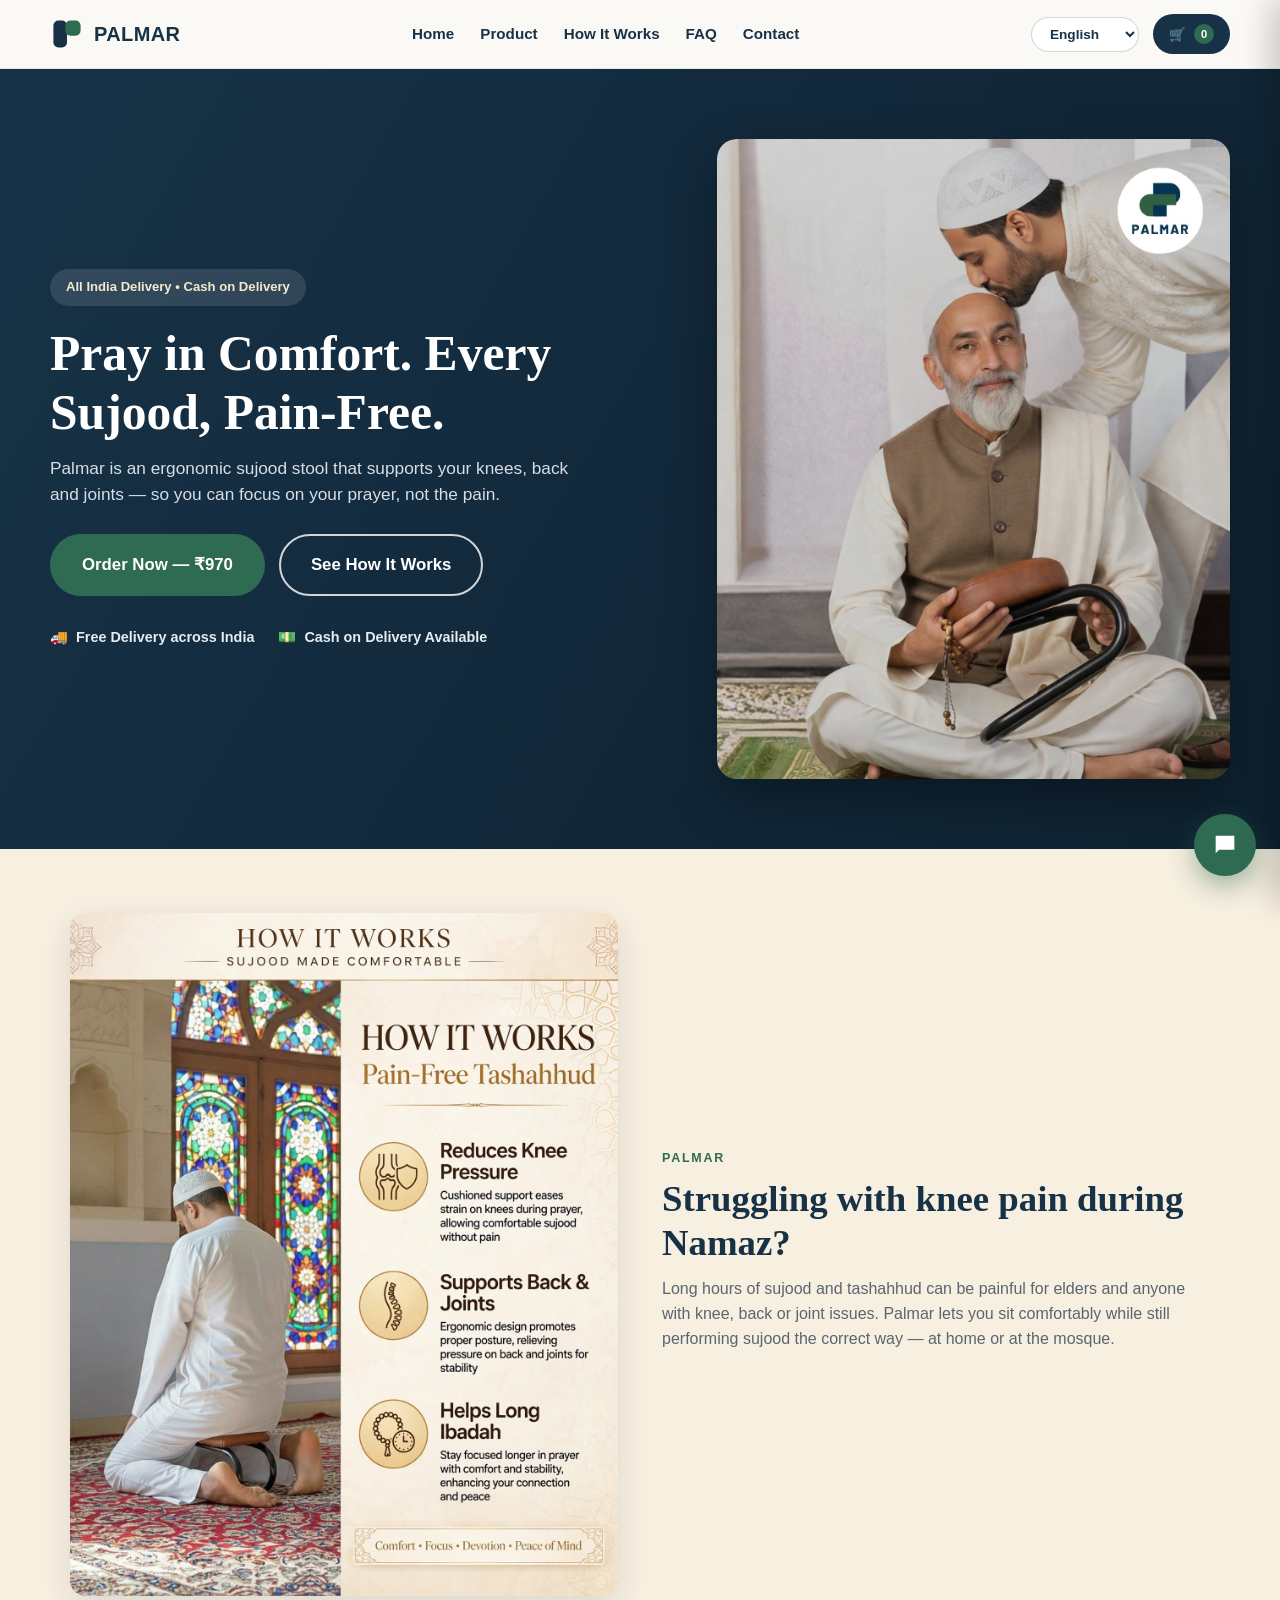
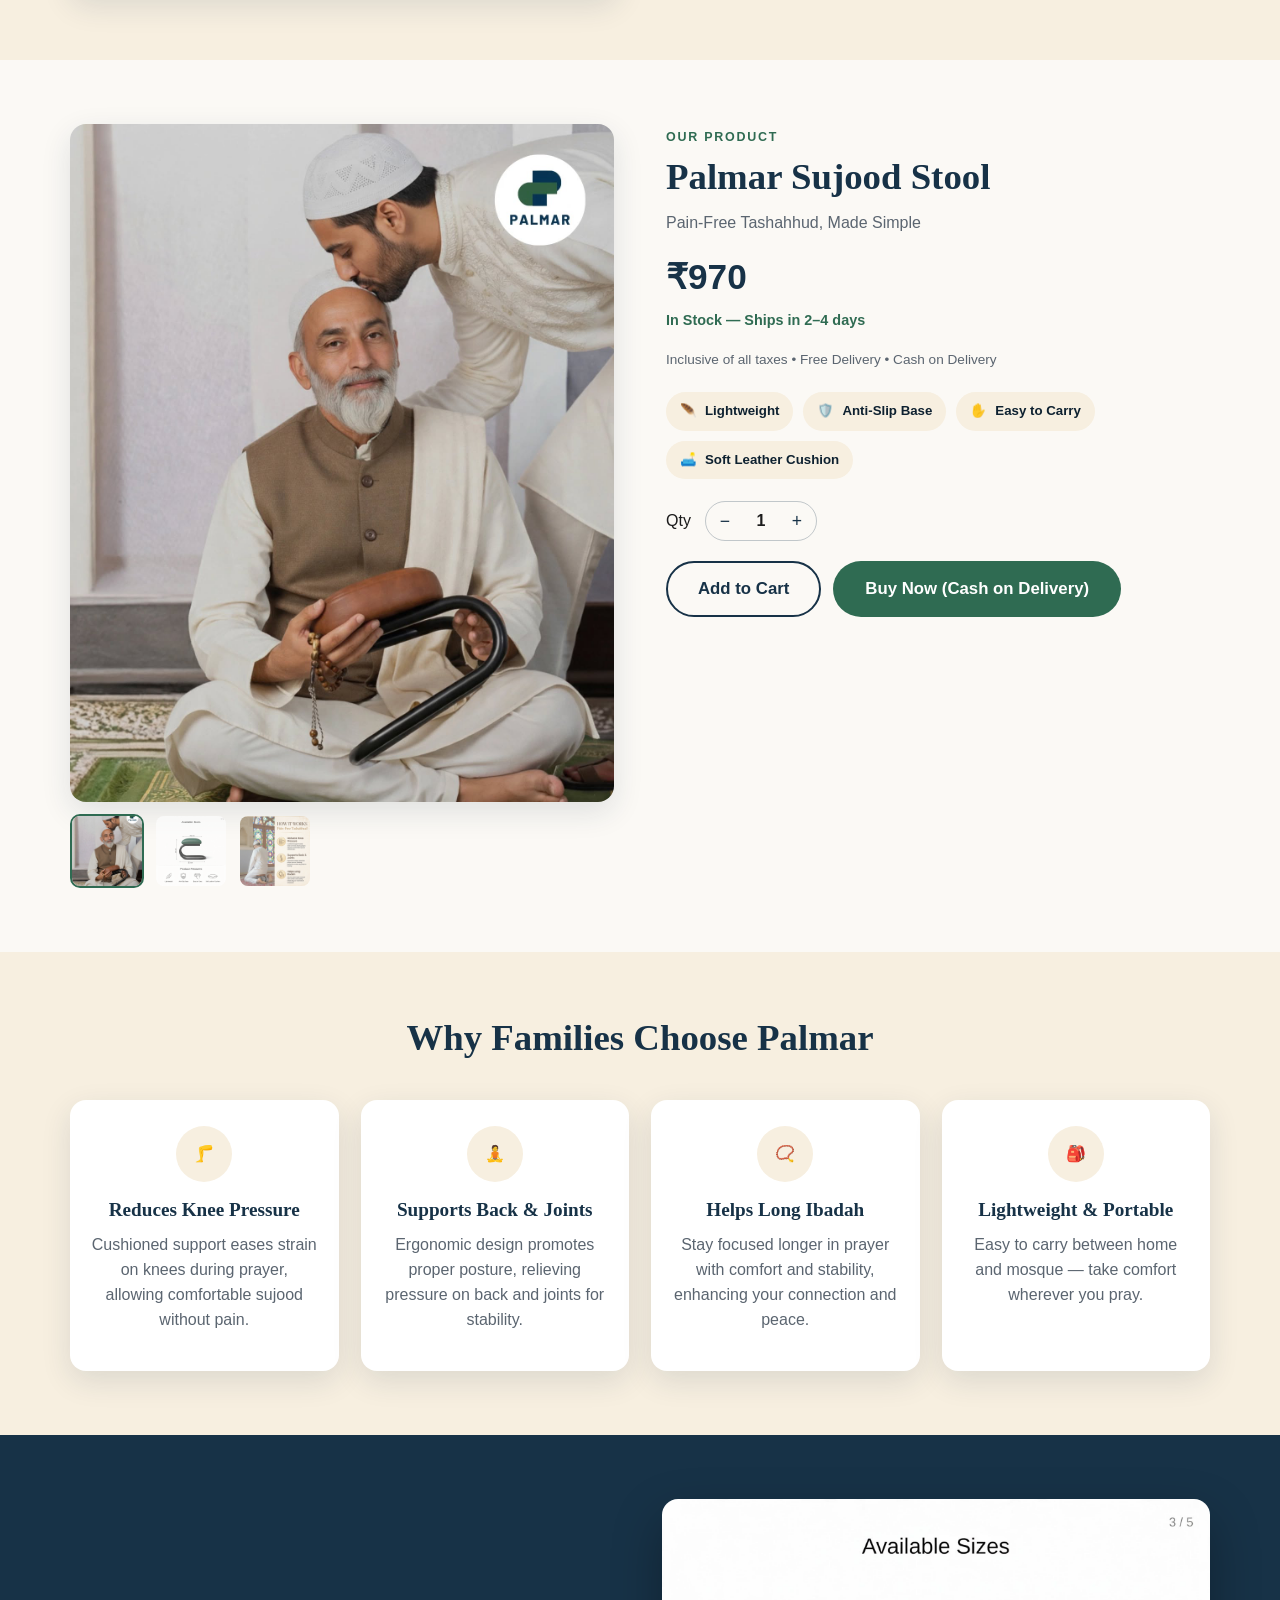
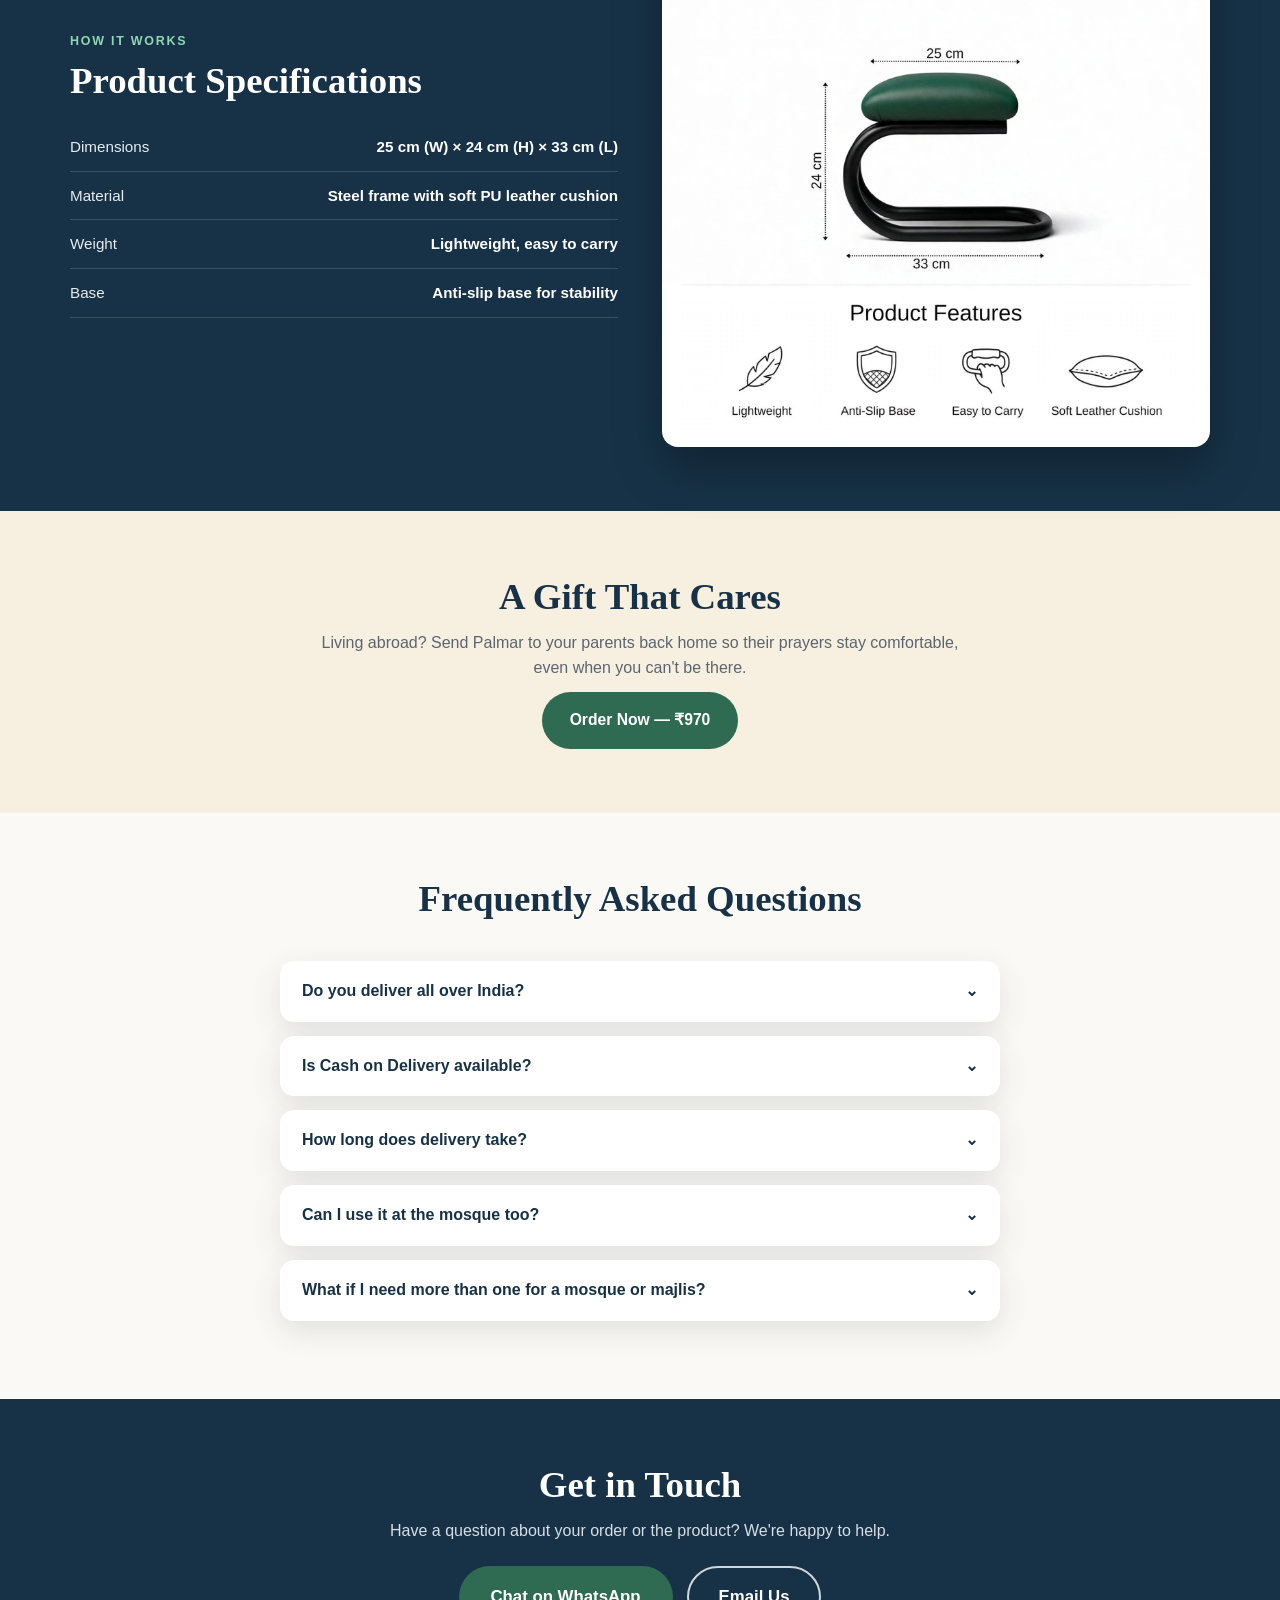
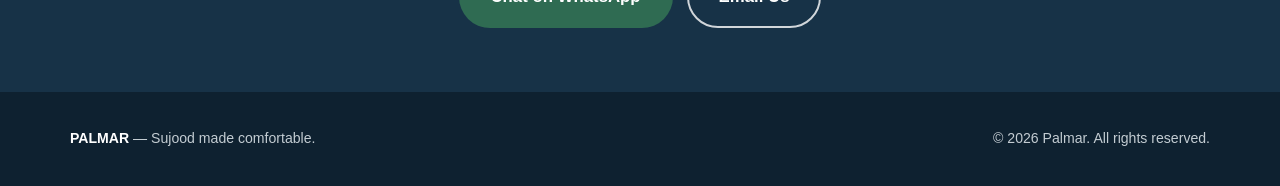
==== index.html @ d9858fce "Add Palmar website: trilingual storefront with cart, COD checkout and chatbot Co-Authored-By: Claude" ====
<!DOCTYPE html>
<html lang="en">
<head>
<meta charset="UTF-8">
<meta name="viewport" content="width=device-width, initial-scale=1.0">
<title>Palmar — Pain-Free Sujood, Anywhere</title>
<meta name="description" content="Palmar Sujood Stool — ergonomic prayer stool for pain-free sujood and tashahhud. Free delivery all over India, Cash on Delivery available.">
<link rel="icon" href="data:image/svg+xml,<svg xmlns=%22http://www.w3.org/2000/svg%22 viewBox=%220 0 32 32%22><rect width=%2232%22 height=%2232%22 rx=%228%22 fill=%22%23173247%22/><rect x=%2214%22 y=%226%22 width=%2212%22 height=%2212%22 rx=%224%22 fill=%22%232f6b52%22/></svg>">
<link rel="stylesheet" href="css/style.css">
</head>
<body>

<header>
  <div class="container nav-wrap">
    <a href="index.html" class="logo">
      <svg class="logo-mark" viewBox="0 0 40 40" fill="none" xmlns="http://www.w3.org/2000/svg">
        <rect x="4" y="4" width="16" height="32" rx="6" fill="#173247"/>
        <rect x="18" y="4" width="18" height="18" rx="6" fill="#2f6b52"/>
      </svg>
      PALMAR
    </a>
    <nav class="main-nav" id="mainNav">
      <a href="#top" data-i18n="nav.home">Home</a>
      <a href="#product" data-i18n="nav.product">Product</a>
      <a href="#how" data-i18n="nav.how">How It Works</a>
      <a href="#faq" data-i18n="nav.faq">FAQ</a>
      <a href="#contact" data-i18n="nav.contact">Contact</a>
    </nav>
    <div class="header-actions">
      <select class="lang-select" id="langSelect" aria-label="Language">
        <option value="en">English</option>
        <option value="ml">മലയാളം</option>
        <option value="hi">हिन्दी</option>
      </select>
      <button class="cart-btn" id="cartBtn" aria-label="Cart">
        🛒 <span class="cart-count">0</span>
      </button>
      <button class="menu-toggle" id="menuToggle" aria-label="Menu">☰</button>
    </div>
  </div>
</header>

<section class="hero" id="top">
  <div class="container hero-grid">
    <div>
      <span class="badge" data-i18n="hero.badge">All India Delivery • Cash on Delivery</span>
      <h1 data-i18n="hero.title">Pray in Comfort. Every Sujood, Pain-Free.</h1>
      <p class="subtitle" data-i18n="hero.subtitle">Palmar is an ergonomic sujood stool that supports your knees, back and joints — so you can focus on your prayer, not the pain.</p>
      <div class="hero-ctas">
        <a href="#product" class="btn btn-primary btn-lg" data-i18n="hero.cta_order">Order Now — ₹970</a>
        <a href="#how" class="btn btn-outline-light btn-lg" data-i18n="hero.cta_learn">See How It Works</a>
      </div>
      <div class="hero-facts">
        <div class="hero-fact">🚚 <span data-i18n="hero.free_delivery">Free Delivery across India</span></div>
        <div class="hero-fact">💵 <span data-i18n="hero.cod">Cash on Delivery Available</span></div>
      </div>
    </div>
    <div class="hero-media">
      <video autoplay muted loop playsinline poster="assets/hero-lifestyle.jpg">
        <source src="assets/product-demo.mp4" type="video/mp4">
      </video>
    </div>
  </div>
</section>

<section class="problem">
  <div class="container problem-inner">
    <div>
      <img src="assets/how-it-works.jpg" alt="Man praying comfortably using Palmar sujood stool">
    </div>
    <div>
      <span class="eyebrow">Palmar</span>
      <h2 data-i18n="problem.title">Struggling with knee pain during Namaz?</h2>
      <p data-i18n="problem.text">Long hours of sujood and tashahhud can be painful for elders and anyone with knee, back or joint issues. Palmar lets you sit comfortably while still performing sujood the correct way — at home or at the mosque.</p>
    </div>
  </div>
</section>

<section id="product">
  <div class="container product-grid">
    <div>
      <div class="gallery-main">
        <img id="galleryMain" src="assets/hero-lifestyle.jpg" alt="Palmar Sujood Stool">
      </div>
      <div class="gallery-thumbs">
        <img src="assets/hero-lifestyle.jpg" class="active" alt="thumbnail">
        <img src="assets/sizes-features.jpg" alt="thumbnail">
        <img src="assets/how-it-works.jpg" alt="thumbnail">
      </div>
    </div>
    <div>
      <span class="eyebrow" data-i18n="product.eyebrow">Our Product</span>
      <h2 data-i18n="product.title">Palmar Sujood Stool</h2>
      <p data-i18n="product.tagline">Pain-Free Tashahhud, Made Simple</p>
      <div class="price-row">
        <span class="price">₹970</span>
      </div>
      <p class="stock" data-i18n="product.in_stock">In Stock — Ships in 2–4 days</p>
      <p class="note" data-i18n="product.price_note">Inclusive of all taxes • Free Delivery • Cash on Delivery</p>

      <div class="badge-row">
        <span class="mini-badge">🪶 <span data-i18n="badges.lightweight">Lightweight</span></span>
        <span class="mini-badge">🛡️ <span data-i18n="badges.antislip">Anti-Slip Base</span></span>
        <span class="mini-badge">✋ <span data-i18n="badges.carry">Easy to Carry</span></span>
        <span class="mini-badge">🛋️ <span data-i18n="badges.cushion">Soft Leather Cushion</span></span>
      </div>

      <div class="qty-row">
        <span data-i18n="product.qty">Qty</span>
        <div class="qty-control">
          <button id="qtyMinus">−</button>
          <span id="qtyDisplay">1</span>
          <button id="qtyPlus">+</button>
        </div>
      </div>

      <div class="product-ctas">
        <button id="addToCartBtn" class="btn btn-outline btn-lg" data-i18n="product.add_to_cart">Add to Cart</button>
        <button id="buyNowBtn" class="btn btn-primary btn-lg" data-i18n="product.buy_now">Buy Now (Cash on Delivery)</button>
      </div>
    </div>
  </div>
</section>

<section style="background:var(--beige);">
  <div class="container">
    <div class="section-head">
      <h2 data-i18n="features.title">Why Families Choose Palmar</h2>
    </div>
    <div class="features-grid">
      <div class="feature-card">
        <div class="feature-icon">🦵</div>
        <h3 data-i18n="features.f1_title">Reduces Knee Pressure</h3>
        <p data-i18n="features.f1_text">Cushioned support eases strain on knees during prayer, allowing comfortable sujood without pain.</p>
      </div>
      <div class="feature-card">
        <div class="feature-icon">🧘</div>
        <h3 data-i18n="features.f2_title">Supports Back &amp; Joints</h3>
        <p data-i18n="features.f2_text">Ergonomic design promotes proper posture, relieving pressure on back and joints for stability.</p>
      </div>
      <div class="feature-card">
        <div class="feature-icon">📿</div>
        <h3 data-i18n="features.f3_title">Helps Long Ibadah</h3>
        <p data-i18n="features.f3_text">Stay focused longer in prayer with comfort and stability, enhancing your connection and peace.</p>
      </div>
      <div class="feature-card">
        <div class="feature-icon">🎒</div>
        <h3 data-i18n="features.f4_title">Lightweight &amp; Portable</h3>
        <p data-i18n="features.f4_text">Easy to carry between home and mosque — take comfort wherever you pray.</p>
      </div>
    </div>
  </div>
</section>

<section class="how" id="how">
  <div class="container how-inner">
    <div>
      <span class="eyebrow" style="color:#8fd6b4;">How It Works</span>
      <h2 data-i18n="specs.title">Product Specifications</h2>
      <ul class="spec-list">
        <li><span data-i18n="specs.dimensions">Dimensions</span> <b data-i18n="specs.dimensions_val">25 cm × 24 cm × 33 cm</b></li>
        <li><span data-i18n="specs.material">Material</span> <b data-i18n="specs.material_val">Steel frame with soft PU leather cushion</b></li>
        <li><span data-i18n="specs.weight">Weight</span> <b data-i18n="specs.weight_val">Lightweight, easy to carry</b></li>
        <li><span data-i18n="specs.base">Base</span> <b data-i18n="specs.base_val">Anti-slip base for stability</b></li>
      </ul>
    </div>
    <div>
      <img src="assets/sizes-features.jpg" alt="Palmar sujood stool dimensions and features">
    </div>
  </div>
</section>

<section class="gifting">
  <div class="container">
    <h2 data-i18n="gifting.title">A Gift That Cares</h2>
    <p data-i18n="gifting.text">Living abroad? Send Palmar to your parents back home so their prayers stay comfortable, even when you can't be there.</p>
    <a href="#product" class="btn btn-primary" data-i18n="hero.cta_order">Order Now — ₹970</a>
  </div>
</section>

<section id="faq">
  <div class="container" style="max-width:760px;">
    <div class="section-head">
      <h2 data-i18n="faq.title">Frequently Asked Questions</h2>
    </div>
    <div class="faq-item">
      <div class="faq-q"><span data-i18n="faq.q1">Do you deliver all over India?</span><span class="chevron">⌄</span></div>
      <div class="faq-a"><p data-i18n="faq.a1">Yes, we deliver to every pincode in India with free delivery.</p></div>
    </div>
    <div class="faq-item">
      <div class="faq-q"><span data-i18n="faq.q2">Is Cash on Delivery available?</span><span class="chevron">⌄</span></div>
      <div class="faq-a"><p data-i18n="faq.a2">Yes, you can pay in cash when your Palmar stool is delivered.</p></div>
    </div>
    <div class="faq-item">
      <div class="faq-q"><span data-i18n="faq.q3">How long does delivery take?</span><span class="chevron">⌄</span></div>
      <div class="faq-a"><p data-i18n="faq.a3">Orders are usually delivered within 3–6 business days depending on your location.</p></div>
    </div>
    <div class="faq-item">
      <div class="faq-q"><span data-i18n="faq.q4">Can I use it at the mosque too?</span><span class="chevron">⌄</span></div>
      <div class="faq-a"><p data-i18n="faq.a4">Yes, Palmar is lightweight and easy to carry between home and mosque.</p></div>
    </div>
    <div class="faq-item">
      <div class="faq-q"><span data-i18n="faq.q5">What if I need more than one for a mosque or majlis?</span><span class="chevron">⌄</span></div>
      <div class="faq-a"><p data-i18n="faq.a5">We offer special pricing for bulk orders of 5 or more. Chat with us on WhatsApp for details.</p></div>
    </div>
  </div>
</section>

<section class="contact" id="contact">
  <div class="container">
    <h2 data-i18n="contact.title">Get in Touch</h2>
    <p data-i18n="contact.text">Have a question about your order or the product? We're happy to help.</p>
    <div class="contact-actions">
      <a class="btn btn-primary btn-lg" target="_blank" href="https://wa.me/971561282052" data-i18n="contact.whatsapp">Chat on WhatsApp</a>
      <a class="btn btn-outline-light btn-lg" href="mailto:kappuramshabeeh@gmail.com" data-i18n="contact.email">Email Us</a>
    </div>
  </div>
</section>

<footer>
  <div class="container footer-inner">
    <div>
      <strong style="color:#fff;">PALMAR</strong> — <span data-i18n="footer.tagline">Sujood made comfortable.</span>
    </div>
    <div>&copy; <span id="year"></span> Palmar. <span data-i18n="footer.rights">All rights reserved.</span></div>
  </div>
</footer>

<!-- Cart Drawer -->
<div class="overlay" id="cartOverlay"></div>
<div class="drawer" id="cartDrawer">
  <div class="drawer-head">
    <h3 data-i18n="cart.title">Your Cart</h3>
    <button class="drawer-close" id="cartDrawerClose">&times;</button>
  </div>
  <div class="drawer-body" id="cartDrawerBody"></div>
  <div class="drawer-foot" id="cartDrawerFoot"></div>
</div>

<!-- Chatbot -->
<button class="chat-fab" id="chatFab" aria-label="Chat with us">
  <svg viewBox="0 0 24 24" fill="none" xmlns="http://www.w3.org/2000/svg"><path d="M4 4h16v12H7l-3 3V4z" fill="#fff"/></svg>
</button>
<div class="chat-window" id="chatWindow">
  <div class="chat-head">
    <div class="chat-head-avatar">P</div>
    <div class="chat-head-text">
      <h4 data-i18n="chatbot.title">Palmar Assistant</h4>
      <span data-i18n="chatbot.subtitle">Usually replies instantly</span>
    </div>
    <button class="chat-close" id="chatClose">&times;</button>
  </div>
  <div class="chat-body" id="chatBody"></div>
  <div class="chat-options" id="chatOptions"></div>
  <div class="chat-input-row">
    <input type="text" id="chatInput" data-i18n-placeholder="chatbot.placeholder" placeholder="Type a message...">
    <button id="chatSend">➤</button>
  </div>
</div>

<script src="js/i18n.js"></script>
<script src="js/products.js"></script>
<script src="js/main.js"></script>
<script src="js/chatbot.js"></script>
<script>document.getElementById("year").textContent = new Date().getFullYear();</script>
</body>
</html>
---- css/style.css ----
:root{
  --navy:#173247;
  --navy-dark:#0e2130;
  --green:#2f6b52;
  --green-dark:#22503e;
  --beige:#f7efe0;
  --beige-dark:#efe2c8;
  --cream:#fbf9f5;
  --ink:#1c1c1c;
  --muted:#5b6570;
  --white:#ffffff;
  --radius:16px;
  --shadow:0 10px 30px rgba(23,50,71,0.12);
  --maxw:1180px;
}
*{box-sizing:border-box;}
html{scroll-behavior:smooth;}
body{
  margin:0;
  font-family:"Segoe UI", "Helvetica Neue", Arial, sans-serif;
  color:var(--ink);
  background:var(--cream);
  line-height:1.55;
}
img{max-width:100%;display:block;}
a{color:inherit;}
.container{max-width:var(--maxw);margin:0 auto;padding:0 20px;}
section{padding:64px 0;}
.section-head{text-align:center;max-width:680px;margin:0 auto 40px;}
.eyebrow{
  display:inline-block;font-size:.78rem;letter-spacing:.14em;text-transform:uppercase;
  color:var(--green);font-weight:700;margin-bottom:8px;
}
h1,h2,h3{font-family:"Georgia", "Times New Roman", serif;line-height:1.2;margin:0 0 12px;color:var(--navy);}
h1{font-size:clamp(2rem,4.5vw,3.1rem);}
h2{font-size:clamp(1.6rem,3vw,2.3rem);}
h3{font-size:1.2rem;}
p{margin:0 0 12px;color:var(--muted);}
.btn{
  display:inline-flex;align-items:center;justify-content:center;gap:8px;
  padding:14px 26px;border-radius:999px;font-weight:700;font-size:.98rem;
  border:2px solid transparent;cursor:pointer;text-decoration:none;transition:.15s ease;
}
.btn-primary{background:var(--green);color:#fff;}
.btn-primary:hover{background:var(--green-dark);}
.btn-outline{background:transparent;border-color:var(--navy);color:var(--navy);}
.btn-outline:hover{background:var(--navy);color:#fff;}
.btn-outline-light{background:transparent;border-color:rgba(255,255,255,.8);color:#fff;}
.btn-outline-light:hover{background:#fff;color:var(--navy);}
.btn-block{width:100%;}
.btn-lg{padding:16px 30px;font-size:1.05rem;}
.btn:disabled{opacity:.5;cursor:not-allowed;}

/* Header */
header{
  position:sticky;top:0;z-index:50;background:rgba(251,249,245,.94);backdrop-filter:blur(6px);
  border-bottom:1px solid rgba(23,50,71,.08);
}
.nav-wrap{display:flex;align-items:center;justify-content:space-between;padding:14px 0;gap:16px;}
.logo{display:flex;align-items:center;gap:10px;font-weight:800;font-size:1.25rem;color:var(--navy);text-decoration:none;letter-spacing:.02em;}
.logo-mark{width:34px;height:34px;flex:none;}
nav.main-nav{display:flex;gap:26px;align-items:center;}
nav.main-nav a{text-decoration:none;color:var(--navy);font-weight:600;font-size:.95rem;}
nav.main-nav a:hover{color:var(--green);}
.header-actions{display:flex;align-items:center;gap:14px;}
.lang-select{
  border:1px solid rgba(23,50,71,.2);background:#fff;border-radius:999px;padding:8px 14px;
  font-weight:600;font-size:.85rem;color:var(--navy);cursor:pointer;
}
.cart-btn{position:relative;background:var(--navy);color:#fff;border:none;border-radius:999px;
  padding:10px 16px;font-weight:700;cursor:pointer;display:flex;align-items:center;gap:8px;}
.cart-count{
  background:var(--green);color:#fff;font-size:.7rem;font-weight:800;border-radius:999px;
  min-width:20px;height:20px;display:flex;align-items:center;justify-content:center;padding:0 5px;
}
.menu-toggle{display:none;background:none;border:none;font-size:1.6rem;color:var(--navy);cursor:pointer;}

/* Hero */
.hero{
  background:linear-gradient(120deg,var(--navy) 0%,var(--navy-dark) 100%);
  color:#fff;padding:0;overflow:hidden;position:relative;
}
.hero-grid{display:grid;grid-template-columns:1.1fr .9fr;gap:40px;align-items:center;padding:70px 0;}
.badge{
  display:inline-flex;align-items:center;gap:8px;background:rgba(255,255,255,.12);
  padding:8px 16px;border-radius:999px;font-size:.82rem;font-weight:700;margin-bottom:18px;color:#f2e9d0;
}
.hero h1{color:#fff;}
.hero p.subtitle{color:#d7dee5;font-size:1.08rem;max-width:520px;}
.hero-ctas{display:flex;gap:14px;flex-wrap:wrap;margin-top:26px;}
.hero-facts{display:flex;gap:24px;margin-top:30px;flex-wrap:wrap;}
.hero-fact{display:flex;align-items:center;gap:8px;font-size:.9rem;color:#e7ecef;font-weight:600;}
.hero-media{position:relative;border-radius:20px;overflow:hidden;box-shadow:0 20px 50px rgba(0,0,0,.35);}
.hero-media video, .hero-media img{width:100%;height:100%;object-fit:cover;display:block;}

/* Problem */
.problem{background:var(--beige);}
.problem-inner{display:grid;grid-template-columns:1fr 1fr;gap:44px;align-items:center;}
.problem img{border-radius:var(--radius);box-shadow:var(--shadow);}

/* Product */
.product-grid{display:grid;grid-template-columns:1fr 1fr;gap:52px;align-items:start;}
.gallery-main{border-radius:var(--radius);overflow:hidden;box-shadow:var(--shadow);margin-bottom:12px;}
.gallery-thumbs{display:flex;gap:10px;}
.gallery-thumbs img{width:74px;height:74px;object-fit:cover;border-radius:10px;cursor:pointer;
  border:2px solid transparent;opacity:.7;}
.gallery-thumbs img.active{border-color:var(--green);opacity:1;}
.price-row{display:flex;align-items:baseline;gap:12px;margin:14px 0 4px;}
.price{font-size:2.2rem;font-weight:800;color:var(--navy);}
.stock{color:var(--green);font-weight:700;font-size:.9rem;margin-bottom:18px;}
.qty-row{display:flex;align-items:center;gap:14px;margin:20px 0;}
.qty-control{display:flex;align-items:center;border:1px solid rgba(23,50,71,.25);border-radius:999px;overflow:hidden;}
.qty-control button{background:none;border:none;width:38px;height:38px;font-size:1.1rem;cursor:pointer;color:var(--navy);}
.qty-control span{width:34px;text-align:center;font-weight:700;}
.product-ctas{display:flex;gap:12px;flex-wrap:wrap;margin-top:10px;}
.badge-row{display:flex;flex-wrap:wrap;gap:10px;margin:22px 0;}
.mini-badge{
  display:flex;align-items:center;gap:8px;background:var(--beige);padding:9px 14px;border-radius:999px;
  font-size:.83rem;font-weight:700;color:var(--navy-dark);
}

/* Features */
.features-grid{display:grid;grid-template-columns:repeat(4,1fr);gap:22px;}
.feature-card{background:#fff;border-radius:var(--radius);padding:26px 20px;box-shadow:var(--shadow);text-align:center;}
.feature-icon{
  width:56px;height:56px;border-radius:50%;background:var(--beige);display:flex;align-items:center;
  justify-content:center;margin:0 auto 16px;color:var(--green);
}

/* How it works image section */
.how{background:var(--navy);color:#fff;}
.how-inner{display:grid;grid-template-columns:1fr 1fr;gap:44px;align-items:center;}
.how img{border-radius:var(--radius);box-shadow:0 20px 50px rgba(0,0,0,.3);}
.how h2{color:#fff;}
.spec-list{list-style:none;margin:20px 0 0;padding:0;}
.spec-list li{display:flex;justify-content:space-between;padding:12px 0;border-bottom:1px solid rgba(255,255,255,.15);
  font-size:.95rem;color:#e7ecef;}
.spec-list li b{color:#fff;}

/* Gifting */
.gifting{background:var(--beige);text-align:center;}
.gifting .container{max-width:700px;}

/* FAQ */
.faq-item{background:#fff;border-radius:14px;box-shadow:var(--shadow);margin-bottom:14px;overflow:hidden;}
.faq-q{padding:18px 22px;font-weight:700;color:var(--navy);cursor:pointer;display:flex;justify-content:space-between;
  align-items:center;gap:12px;}
.faq-a{padding:0 22px;max-height:0;overflow:hidden;transition:max-height .25s ease, padding .25s ease;}
.faq-item.open .faq-a{padding:0 22px 20px;max-height:300px;}
.faq-q .chevron{transition:transform .2s ease;}
.faq-item.open .chevron{transform:rotate(180deg);}

/* Contact */
.contact{background:var(--navy);color:#fff;text-align:center;}
.contact h2{color:#fff;}
.contact p{color:#d7dee5;}
.contact-actions{display:flex;justify-content:center;gap:14px;margin-top:22px;flex-wrap:wrap;}

/* Footer */
footer{background:var(--navy-dark);color:#c3ccd2;padding:36px 0;font-size:.88rem;}
.footer-inner{display:flex;justify-content:space-between;align-items:center;flex-wrap:wrap;gap:12px;}

/* Cart drawer */
.overlay{position:fixed;inset:0;background:rgba(10,20,30,.45);z-index:90;opacity:0;pointer-events:none;transition:opacity .2s ease;}
.overlay.show{opacity:1;pointer-events:auto;}
.drawer{
  position:fixed;top:0;right:0;height:100%;width:min(420px,92vw);background:#fff;z-index:95;
  transform:translateX(100%);transition:transform .25s ease;display:flex;flex-direction:column;box-shadow:-10px 0 30px rgba(0,0,0,.2);
}
.drawer.show{transform:translateX(0);}
.drawer-head{display:flex;justify-content:space-between;align-items:center;padding:20px;border-bottom:1px solid #eee;}
.drawer-head h3{margin:0;}
.drawer-close{background:none;border:none;font-size:1.5rem;cursor:pointer;color:var(--navy);}
.drawer-body{flex:1;overflow-y:auto;padding:16px 20px;}
.cart-item{display:flex;gap:12px;padding:14px 0;border-bottom:1px solid #f0f0f0;}
.cart-item img{width:64px;height:64px;object-fit:cover;border-radius:10px;flex:none;}
.cart-item-info{flex:1;}
.cart-item-info h4{margin:0 0 4px;font-size:.95rem;color:var(--navy);}
.cart-item-actions{display:flex;align-items:center;justify-content:space-between;margin-top:8px;}
.remove-link{color:#b5433a;font-size:.8rem;font-weight:700;cursor:pointer;background:none;border:none;padding:0;}
.drawer-foot{padding:18px 20px;border-top:1px solid #eee;}
.summary-row{display:flex;justify-content:space-between;margin-bottom:8px;font-size:.94rem;color:var(--muted);}
.summary-row.total{font-weight:800;color:var(--navy);font-size:1.1rem;margin-top:10px;}
.empty-state{text-align:center;color:var(--muted);padding:40px 10px;}

/* Checkout */
.checkout-wrap{display:grid;grid-template-columns:1.1fr .9fr;gap:44px;align-items:start;}
.form-group{margin-bottom:16px;}
.form-group label{display:block;font-weight:700;font-size:.88rem;color:var(--navy);margin-bottom:6px;}
.form-group input,.form-group textarea,.form-group select{
  width:100%;padding:12px 14px;border-radius:10px;border:1px solid rgba(23,50,71,.25);
  font-size:.95rem;font-family:inherit;background:#fff;
}
.form-row{display:grid;grid-template-columns:1fr 1fr;gap:14px;}
.summary-card{background:#fff;border-radius:var(--radius);box-shadow:var(--shadow);padding:24px;}
.summary-card .cart-item{border-bottom:1px solid #f0f0f0;}
.note{font-size:.85rem;color:var(--muted);margin-top:14px;}

/* Chatbot */
.chat-fab{
  position:fixed;bottom:24px;right:24px;z-index:80;width:62px;height:62px;border-radius:50%;
  background:var(--green);color:#fff;border:none;box-shadow:0 10px 26px rgba(47,107,82,.45);
  cursor:pointer;display:flex;align-items:center;justify-content:center;
}
.chat-fab svg{width:28px;height:28px;}
.chat-window{
  position:fixed;bottom:98px;right:24px;z-index:85;width:min(360px,92vw);max-height:min(560px,72vh);
  background:#fff;border-radius:18px;box-shadow:0 20px 50px rgba(0,0,0,.25);
  display:flex;flex-direction:column;overflow:hidden;transform:translateY(16px) scale(.98);opacity:0;
  pointer-events:none;transition:.18s ease;
}
.chat-window.show{transform:translateY(0) scale(1);opacity:1;pointer-events:auto;}
.chat-head{background:var(--navy);color:#fff;padding:16px 18px;display:flex;align-items:center;gap:12px;}
.chat-head-avatar{width:36px;height:36px;border-radius:50%;background:var(--green);display:flex;align-items:center;justify-content:center;font-weight:800;}
.chat-head-text h4{margin:0;font-size:.95rem;}
.chat-head-text span{font-size:.75rem;color:#c9d3da;}
.chat-close{margin-left:auto;background:none;border:none;color:#fff;font-size:1.3rem;cursor:pointer;}
.chat-body{flex:1;overflow-y:auto;padding:14px;display:flex;flex-direction:column;gap:10px;background:#f6f4ef;}
.msg{max-width:82%;padding:10px 14px;border-radius:14px;font-size:.88rem;line-height:1.4;}
.msg.bot{background:#fff;color:var(--ink);border-bottom-left-radius:4px;align-self:flex-start;box-shadow:0 2px 6px rgba(0,0,0,.06);}
.msg.user{background:var(--green);color:#fff;border-bottom-right-radius:4px;align-self:flex-end;}
.chat-options{display:flex;flex-wrap:wrap;gap:8px;padding:0 14px 12px;background:#f6f4ef;}
.chat-opt-btn{
  background:#fff;border:1px solid rgba(23,50,71,.2);border-radius:999px;padding:8px 14px;font-size:.8rem;
  font-weight:700;color:var(--navy);cursor:pointer;
}
.chat-opt-btn:hover{background:var(--beige);}
.chat-input-row{display:flex;border-top:1px solid #eee;padding:10px;gap:8px;background:#fff;}
.chat-input-row input{flex:1;border:1px solid rgba(23,50,71,.2);border-radius:999px;padding:10px 14px;font-size:.88rem;}
.chat-input-row button{background:var(--green);border:none;color:#fff;border-radius:50%;width:40px;height:40px;cursor:pointer;flex:none;}

@media (max-width:900px){
  .hero-grid,.problem-inner,.how-inner,.product-grid,.checkout-wrap{grid-template-columns:1fr;}
  .hero-grid{padding:40px 0;}
  .features-grid{grid-template-columns:repeat(2,1fr);}
  nav.main-nav{position:fixed;top:64px;left:0;right:0;background:#fff;flex-direction:column;
    padding:20px;gap:16px;box-shadow:0 10px 20px rgba(0,0,0,.08);display:none;}
  nav.main-nav.open{display:flex;}
  .menu-toggle{display:block;}
  .form-row{grid-template-columns:1fr;}
}
@media (max-width:520px){
  .features-grid{grid-template-columns:1fr;}
  .chat-window{right:12px;bottom:88px;width:calc(100vw - 24px);}
  .chat-fab{right:16px;bottom:16px;}
}
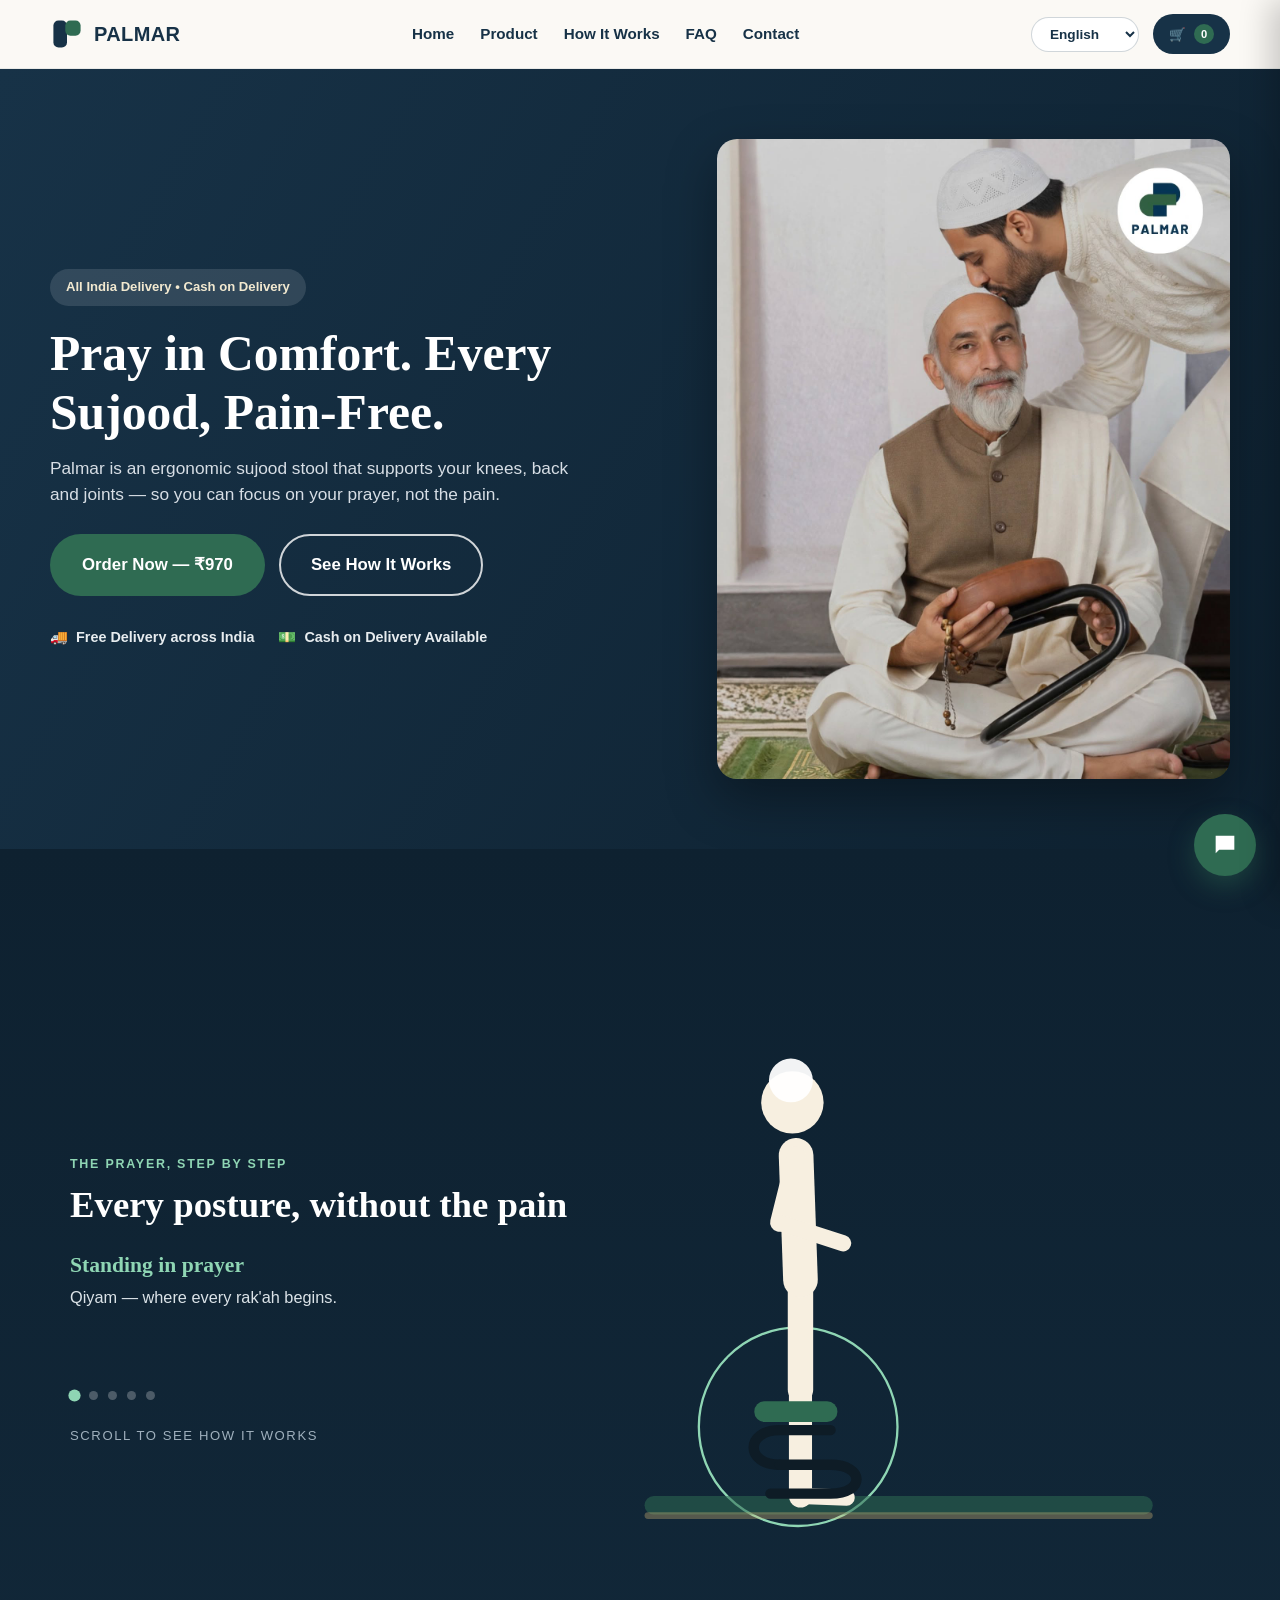
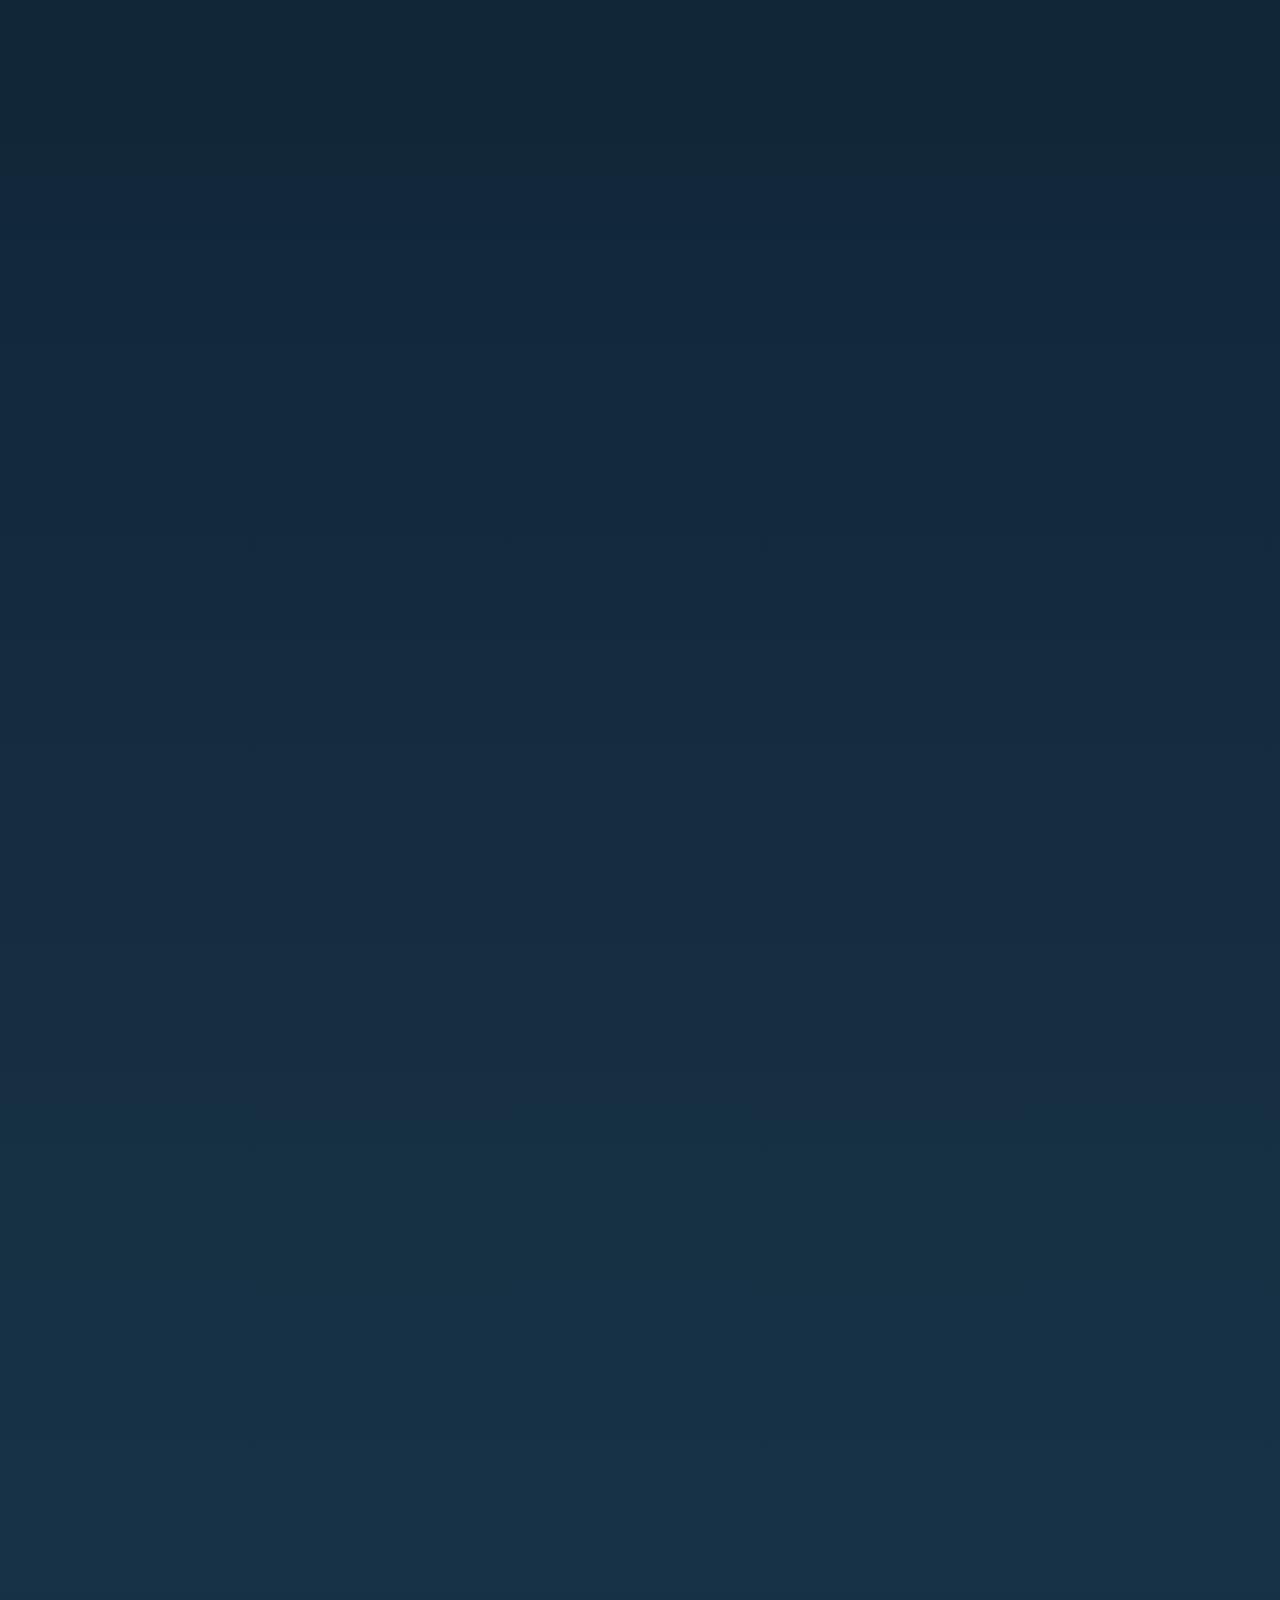
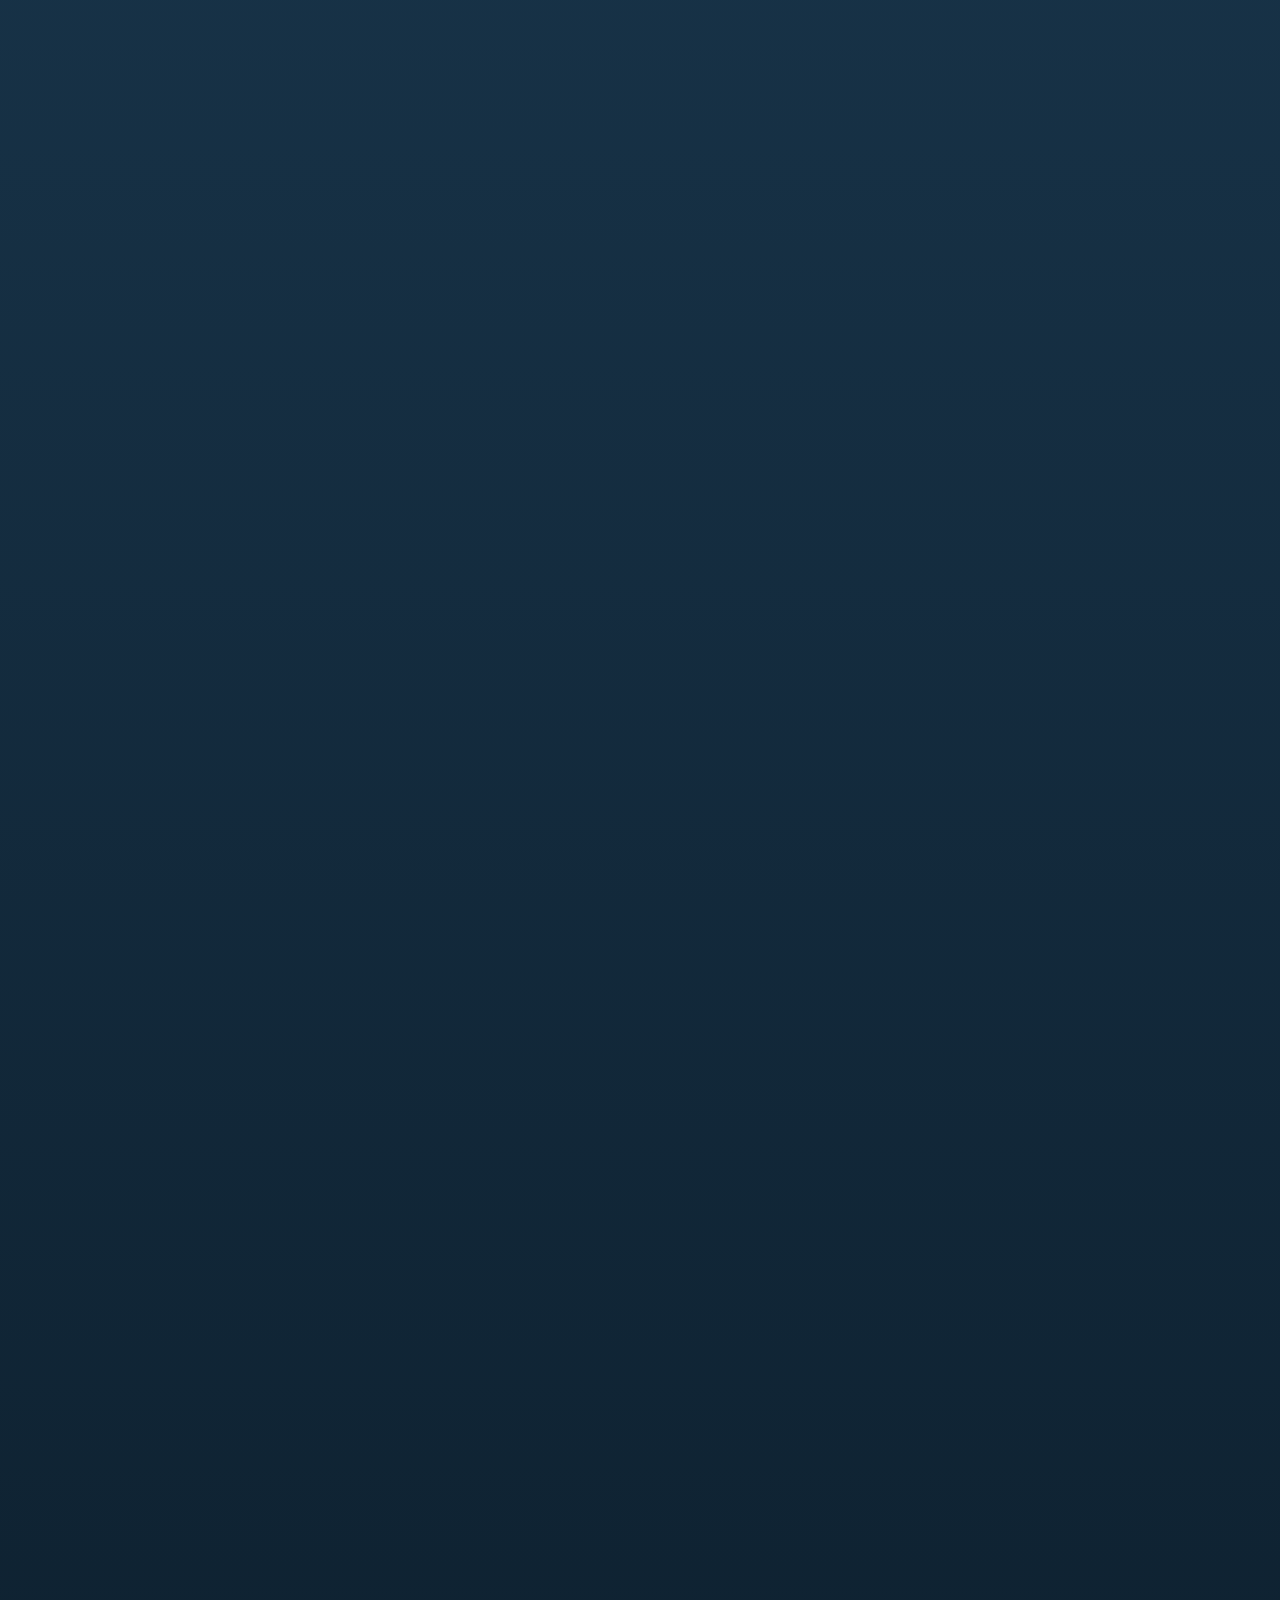
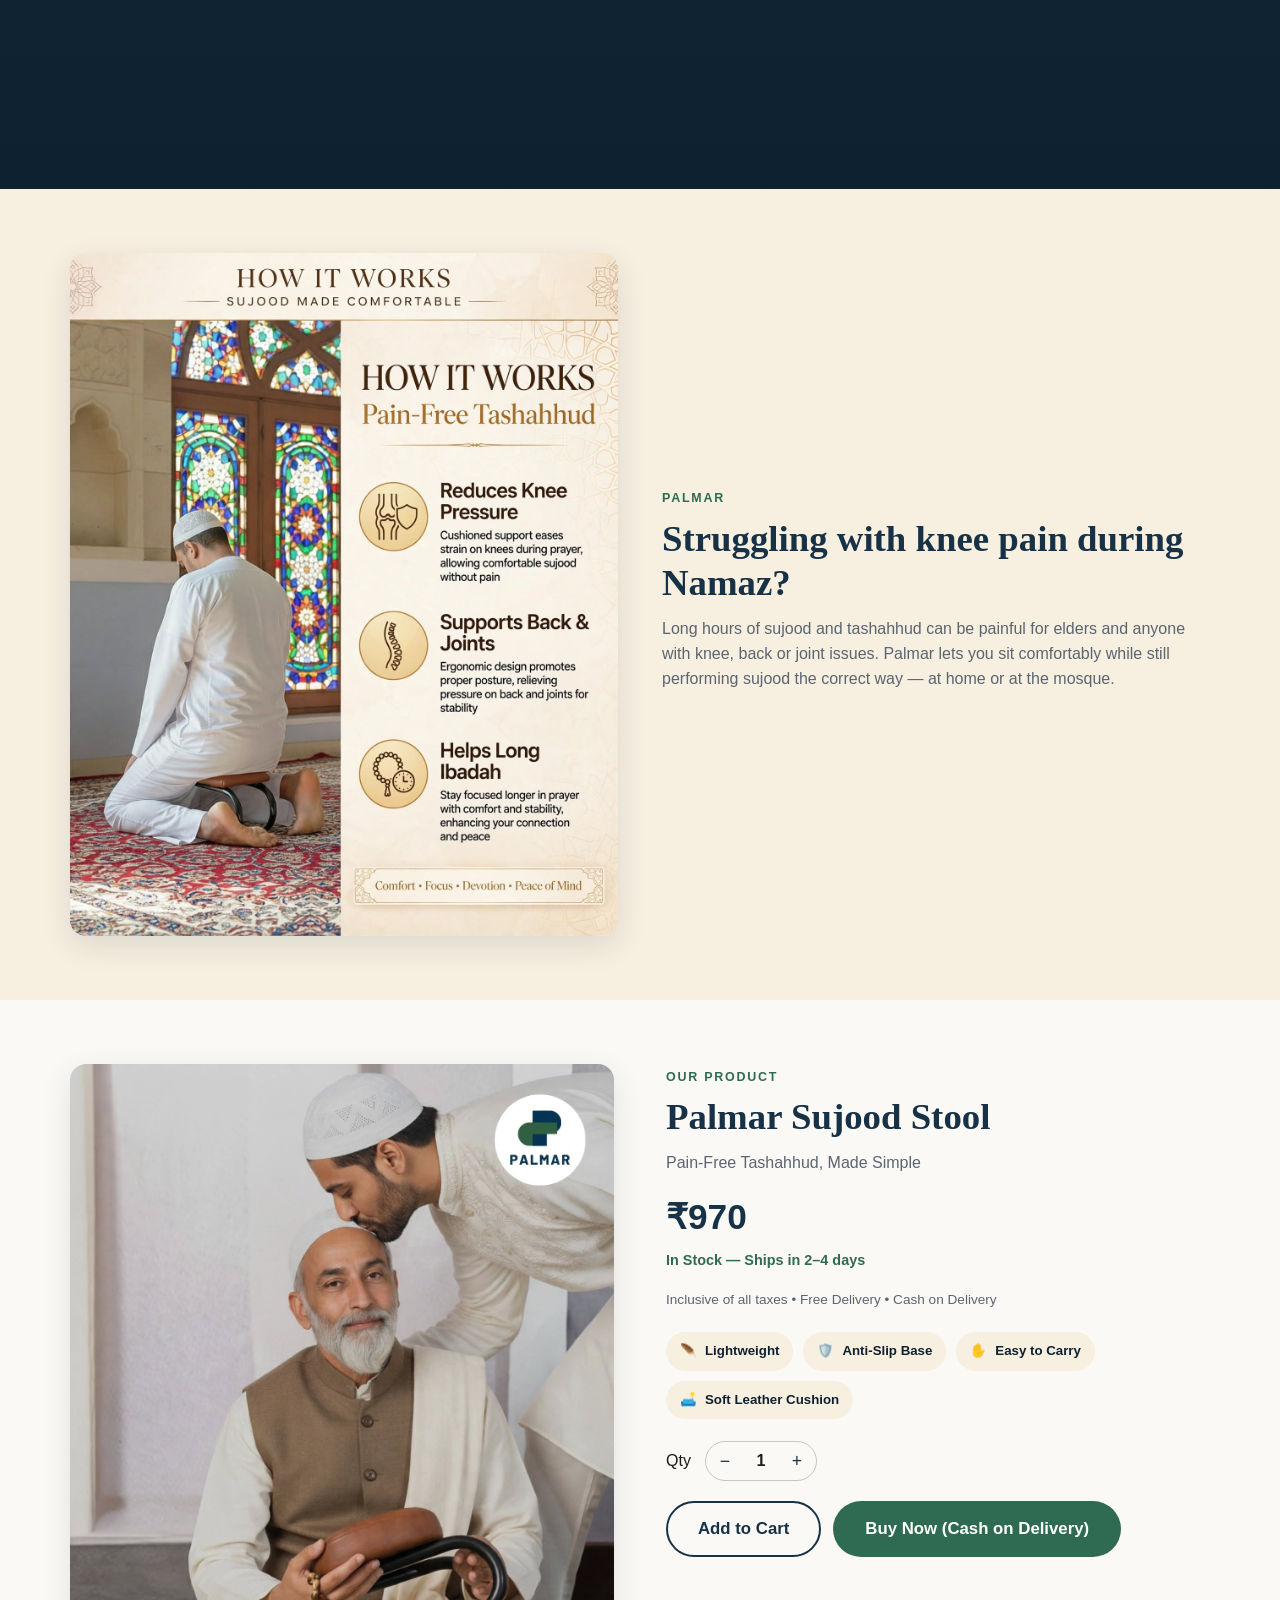
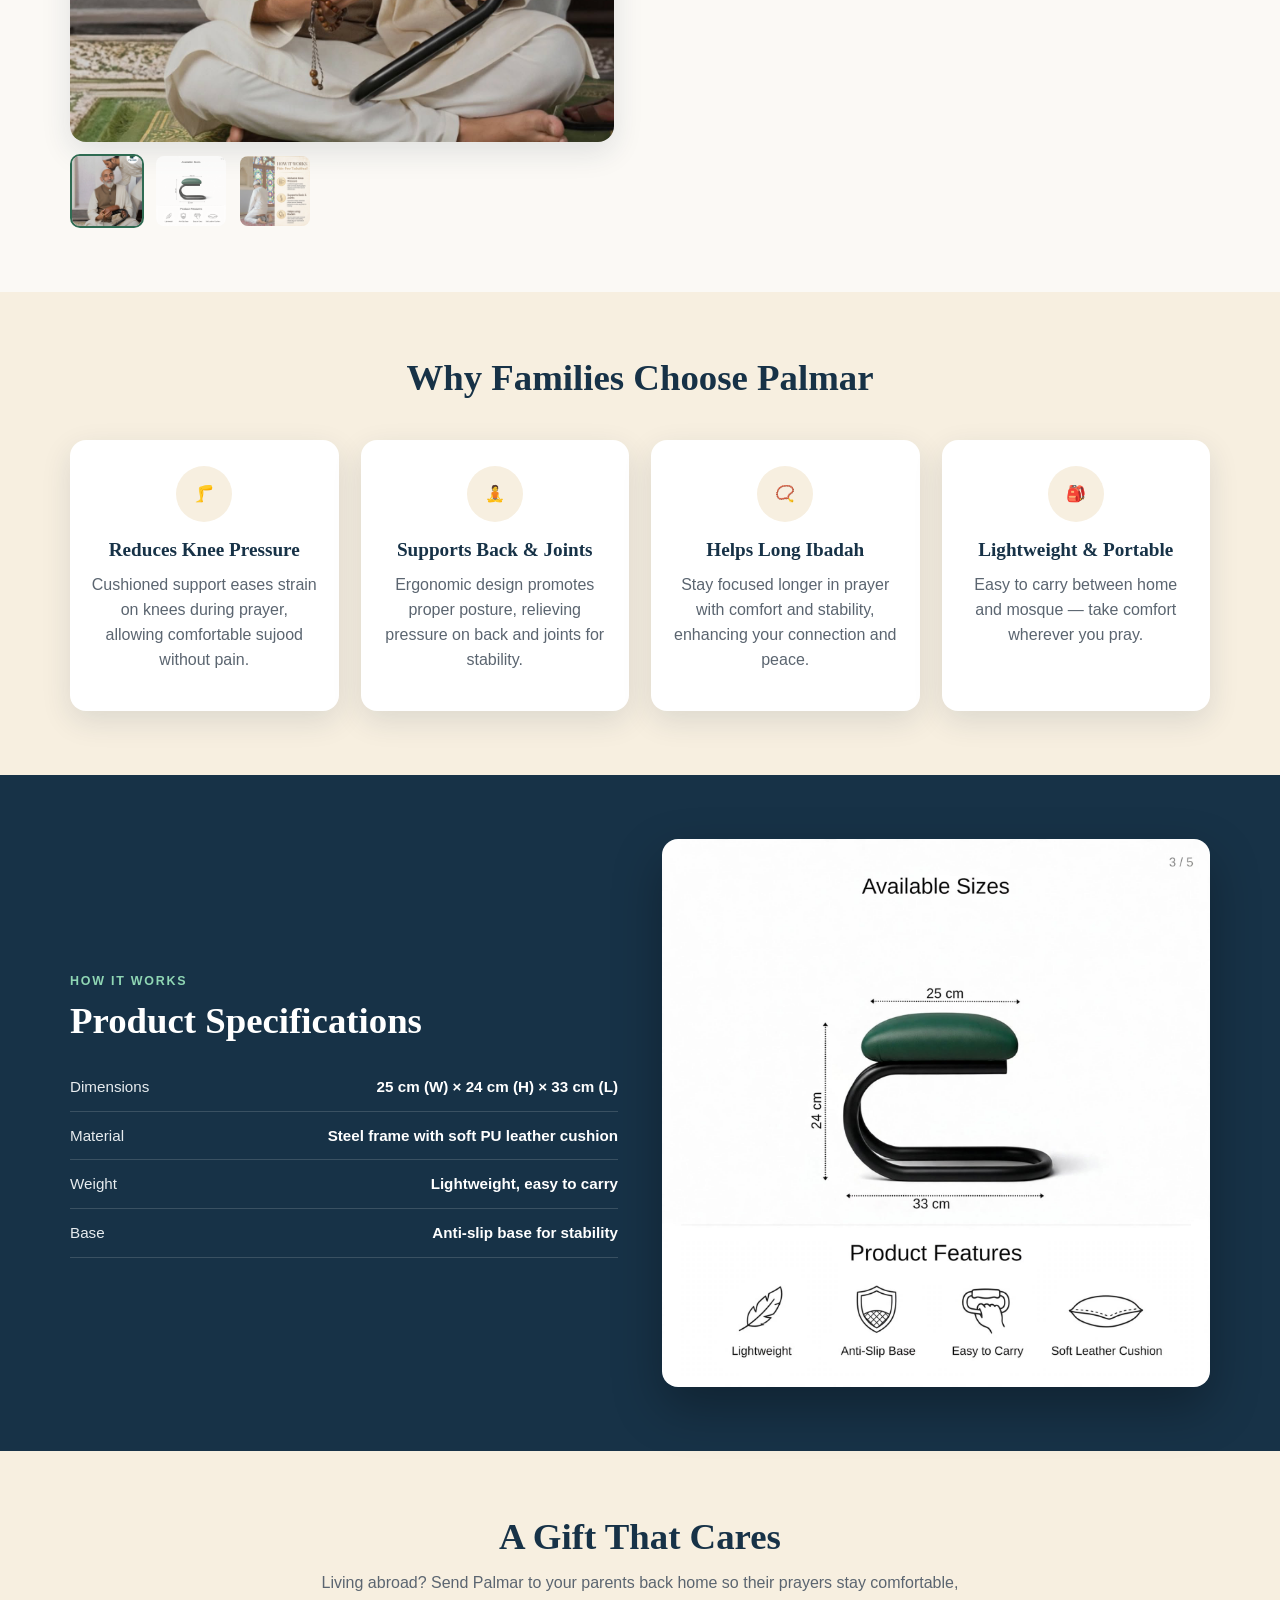
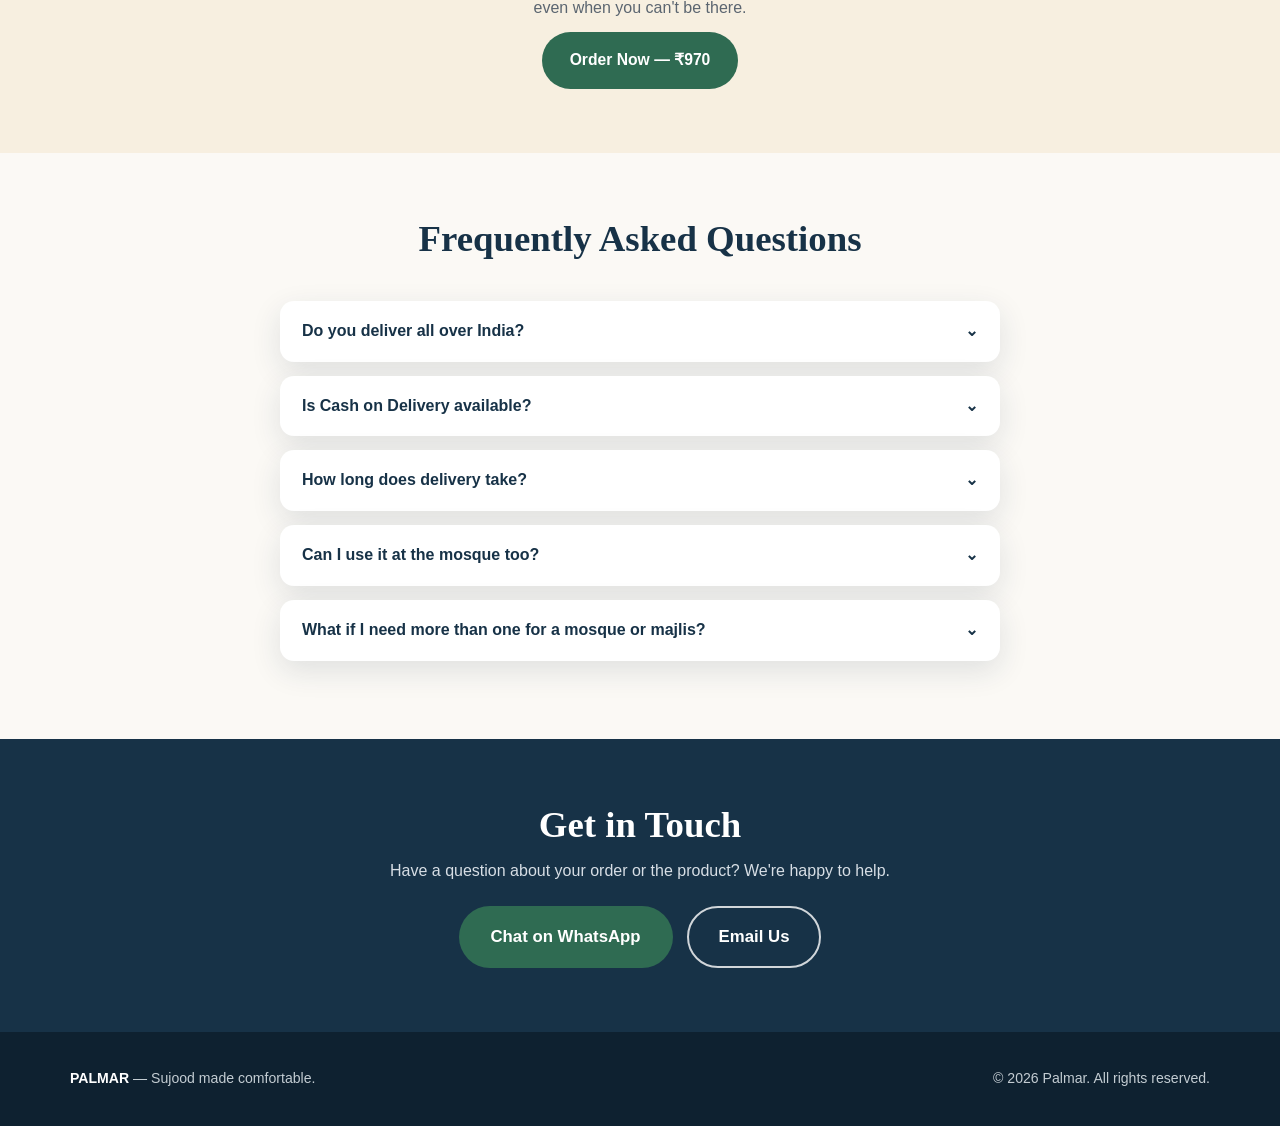
==== commit f959b2b4: "Add scroll-driven prayer motion animation A pinned section below the hero animates an original SVG f" ====
--- a/index.html
+++ b/index.html
@@ -56,9 +56,77 @@
       </div>
     </div>
     <div class="hero-media">
-      <video autoplay muted loop playsinline poster="assets/hero-lifestyle.jpg">
-        <source src="assets/product-demo.mp4" type="video/mp4">
-      </video>
+      <img src="assets/hero-lifestyle.jpg" alt="Elderly man using the Palmar sujood stool while praying">
+    </div>
+  </div>
+</section>
+
+<section id="motion">
+  <div class="motion-sticky">
+    <div class="container motion-inner">
+      <div class="motion-text">
+        <span class="eyebrow" style="color:#8fd6b4;" data-i18n="motion.eyebrow">The Prayer, Step by Step</span>
+        <h2 data-i18n="motion.title">Every posture, without the pain</h2>
+        <div class="motion-captions">
+          <div class="motion-caption">
+            <h3 data-i18n="motion.s1_title">Standing in prayer</h3>
+            <p data-i18n="motion.s1_text">Qiyam — where every rak'ah begins.</p>
+          </div>
+          <div class="motion-caption">
+            <h3 data-i18n="motion.s2_title">Bowing down</h3>
+            <p data-i18n="motion.s2_text">Ruku — the knees start to take the strain.</p>
+          </div>
+          <div class="motion-caption">
+            <h3 data-i18n="motion.s3_title">In sujood</h3>
+            <p data-i18n="motion.s3_text">The hardest part for aching knees and backs.</p>
+          </div>
+          <div class="motion-caption">
+            <h3 data-i18n="motion.s4_title">Rising up</h3>
+            <p data-i18n="motion.s4_text">Getting back up is where most people struggle.</p>
+          </div>
+          <div class="motion-caption">
+            <h3 data-i18n="motion.s5_title">Resting on Palmar</h3>
+            <p data-i18n="motion.s5_text">Tashahhud in comfort — the stool takes the weight, not your knees.</p>
+          </div>
+        </div>
+        <div class="motion-dots">
+          <span class="motion-dot active"></span><span class="motion-dot"></span><span class="motion-dot"></span><span class="motion-dot"></span><span class="motion-dot"></span>
+        </div>
+        <div class="scroll-hint" data-i18n="motion.hint">Scroll to see how it works</div>
+      </div>
+
+      <div class="motion-stage">
+        <svg viewBox="255 45 500 425" xmlns="http://www.w3.org/2000/svg" role="img" aria-label="Animated figure moving through prayer postures and sitting on the Palmar stool">
+          <!-- comfort halo when seated (sits behind everything) -->
+          <circle id="mComfort" cx="398" cy="372" r="86" fill="none" stroke="#8fd6b4" stroke-width="2" opacity="0"/>
+
+          <!-- prayer mat -->
+          <rect x="265" y="432" width="440" height="16" rx="8" fill="#2f6b52" opacity=".55"/>
+          <rect x="265" y="446" width="440" height="6" rx="3" fill="#d8b978" opacity=".35"/>
+
+          <!-- knee strain indicator -->
+          <circle id="mPain" cx="0" cy="0" r="17" fill="#e0644f" opacity="0"/>
+
+          <!-- figure -->
+          <g stroke="#f7efe0" stroke-linecap="round" fill="none">
+            <line id="mShin"    stroke-width="20"/>
+            <line id="mFoot"    stroke-width="14"/>
+            <line id="mThigh"   stroke-width="22"/>
+            <line id="mTorso"   stroke-width="30"/>
+            <line id="mUpArm"   stroke-width="16"/>
+            <line id="mForeArm" stroke-width="14"/>
+          </g>
+          <circle id="mHead" cx="400" cy="90" r="27" fill="#f7efe0"/>
+          <circle id="mCap"  cx="400" cy="70" r="19" fill="#ffffff" opacity=".95"/>
+
+          <!-- Palmar stool: drawn last so its near side reads in front of the figure -->
+          <g id="mStool" opacity=".25" transform="translate(-185 0)">
+            <rect x="360" y="350" width="72" height="18" rx="9" fill="#2f6b52"/>
+            <path d="M426 375 H 382 C 352 375 352 405 382 405" fill="none" stroke="#0e1c26" stroke-width="9" stroke-linecap="round"/>
+            <path d="M382 405 H 426 C 456 405 456 430 426 430 H 374" fill="none" stroke="#0e1c26" stroke-width="9" stroke-linecap="round"/>
+          </g>
+        </svg>
+      </div>
     </div>
   </div>
 </section>
@@ -262,6 +330,7 @@
 <script src="js/products.js"></script>
 <script src="js/main.js"></script>
 <script src="js/chatbot.js"></script>
+<script src="js/motion.js"></script>
 <script>document.getElementById("year").textContent = new Date().getFullYear();</script>
 </body>
 </html>
--- a/css/style.css
+++ b/css/style.css
@@ -92,6 +92,31 @@
 .hero-fact{display:flex;align-items:center;gap:8px;font-size:.9rem;color:#e7ecef;font-weight:600;}
 .hero-media{position:relative;border-radius:20px;overflow:hidden;box-shadow:0 20px 50px rgba(0,0,0,.35);}
 .hero-media video, .hero-media img{width:100%;height:100%;object-fit:cover;display:block;}
+
+/* Scroll motion section */
+#motion{
+  background:linear-gradient(180deg,var(--navy-dark) 0%,var(--navy) 55%,var(--navy-dark) 100%);
+  height:460vh;padding:0;position:relative;
+}
+.motion-sticky{position:sticky;top:0;height:100vh;display:flex;align-items:center;overflow:hidden;}
+.motion-inner{display:grid;grid-template-columns:.95fr 1.05fr;gap:40px;align-items:center;width:100%;}
+.motion-text h2{color:#fff;margin-bottom:26px;}
+.motion-captions{position:relative;min-height:130px;}
+.motion-caption{
+  position:absolute;inset:0;transition:opacity .25s ease, transform .25s ease;
+}
+.motion-caption h3{color:#8fd6b4;font-size:1.35rem;margin-bottom:6px;}
+.motion-caption p{color:#dbe3e8;font-size:1.02rem;max-width:420px;}
+.motion-dots{display:flex;gap:10px;margin-top:8px;}
+.motion-dot{width:9px;height:9px;border-radius:50%;background:rgba(255,255,255,.25);transition:.2s ease;}
+.motion-dot.active{background:#8fd6b4;transform:scale(1.35);}
+.scroll-hint{margin-top:26px;font-size:.82rem;letter-spacing:.12em;text-transform:uppercase;color:#9fb0bd;}
+.motion-stage svg{width:100%;height:auto;max-height:80vh;}
+#motion.reduced{height:auto;padding:64px 0;}
+#motion.reduced .motion-sticky{position:static;height:auto;}
+#motion.reduced .motion-captions{min-height:0;}
+#motion.reduced .motion-caption{position:static;opacity:1 !important;transform:none !important;}
+#motion.reduced .motion-caption:not(:last-child){display:none;}
 
 /* Problem */
 .problem{background:var(--beige);}
@@ -231,6 +256,15 @@
 
 @media (max-width:900px){
   .hero-grid,.problem-inner,.how-inner,.product-grid,.checkout-wrap{grid-template-columns:1fr;}
+  #motion{height:380vh;}
+  .motion-inner{grid-template-columns:1fr;gap:18px;text-align:center;}
+  .motion-stage{order:-1;}
+  .motion-stage svg{max-height:40vh;}
+  .motion-text h2{font-size:1.7rem;margin-bottom:14px;}
+  .motion-captions{min-height:150px;}
+  .motion-caption p{margin:0 auto;}
+  .motion-dots{justify-content:center;}
+  .scroll-hint{margin-top:14px;}
   .hero-grid{padding:40px 0;}
   .features-grid{grid-template-columns:repeat(2,1fr);}
   nav.main-nav{position:fixed;top:64px;left:0;right:0;background:#fff;flex-direction:column;
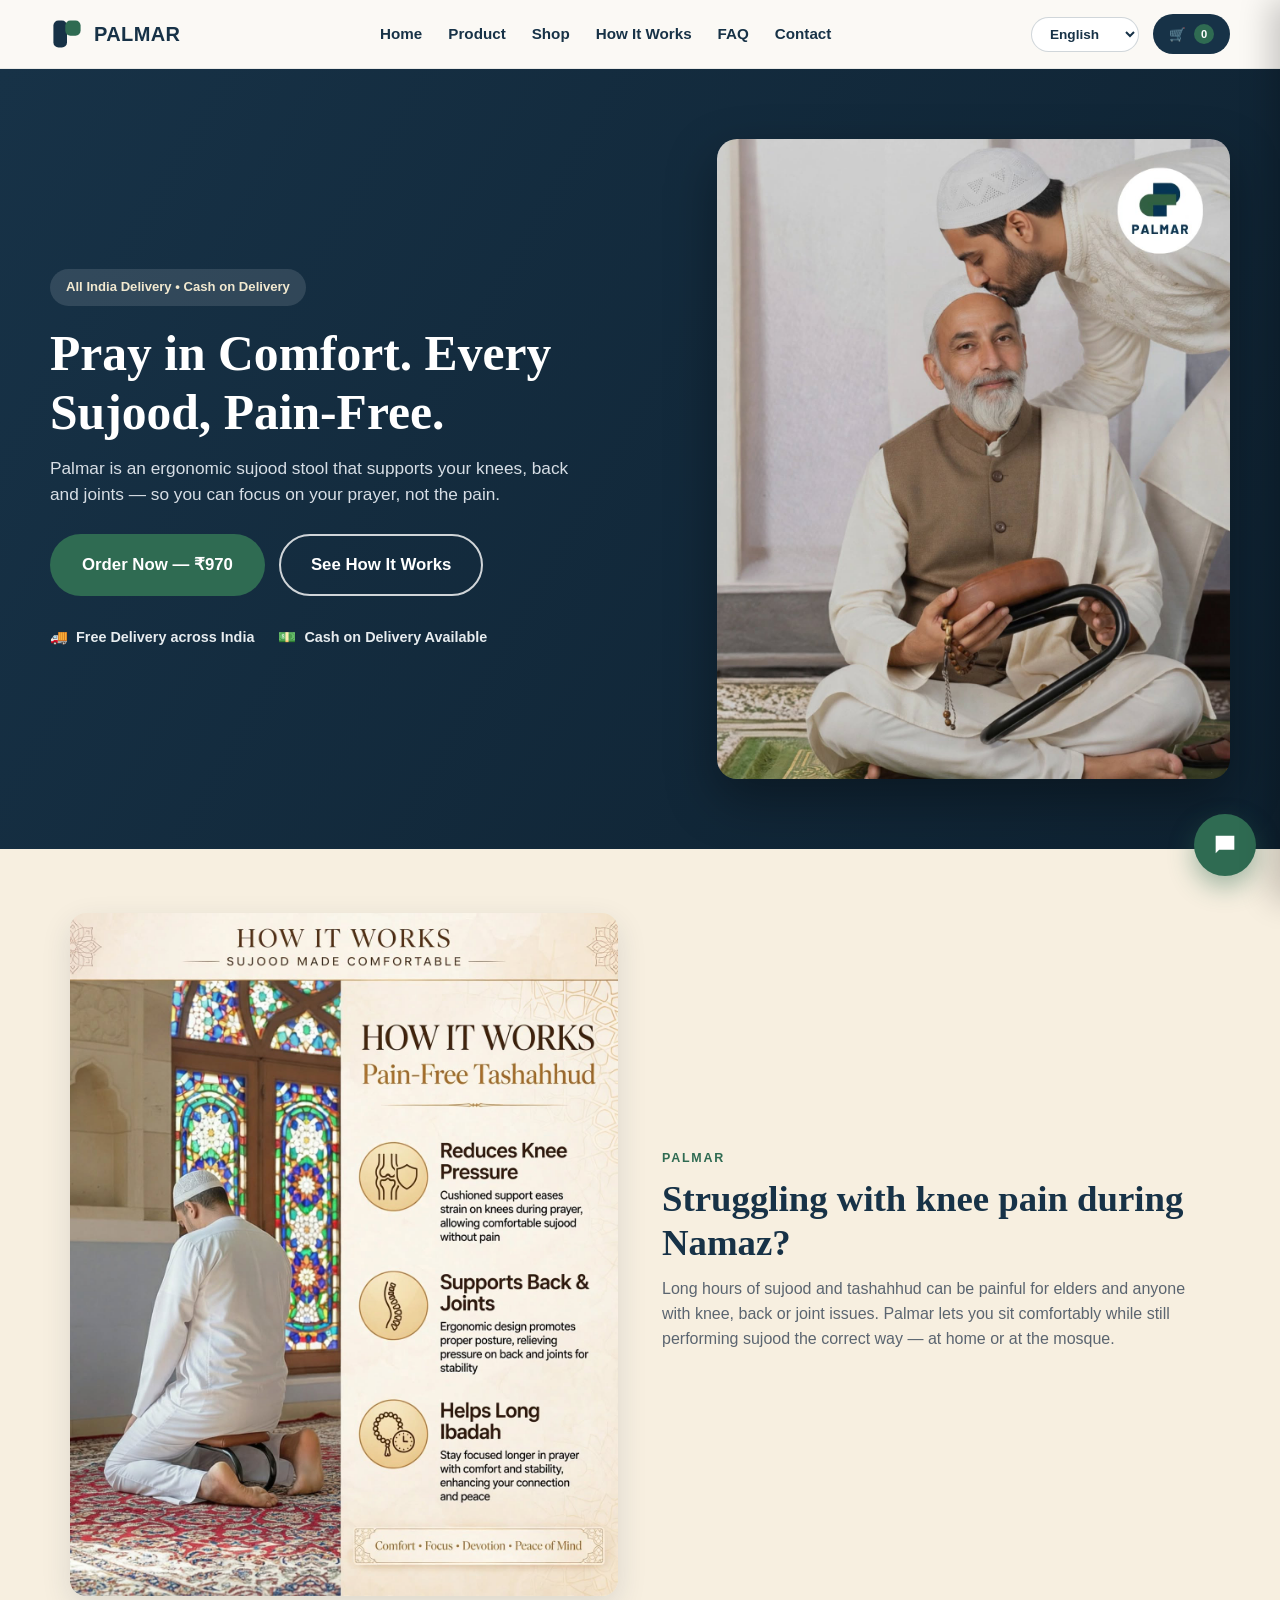
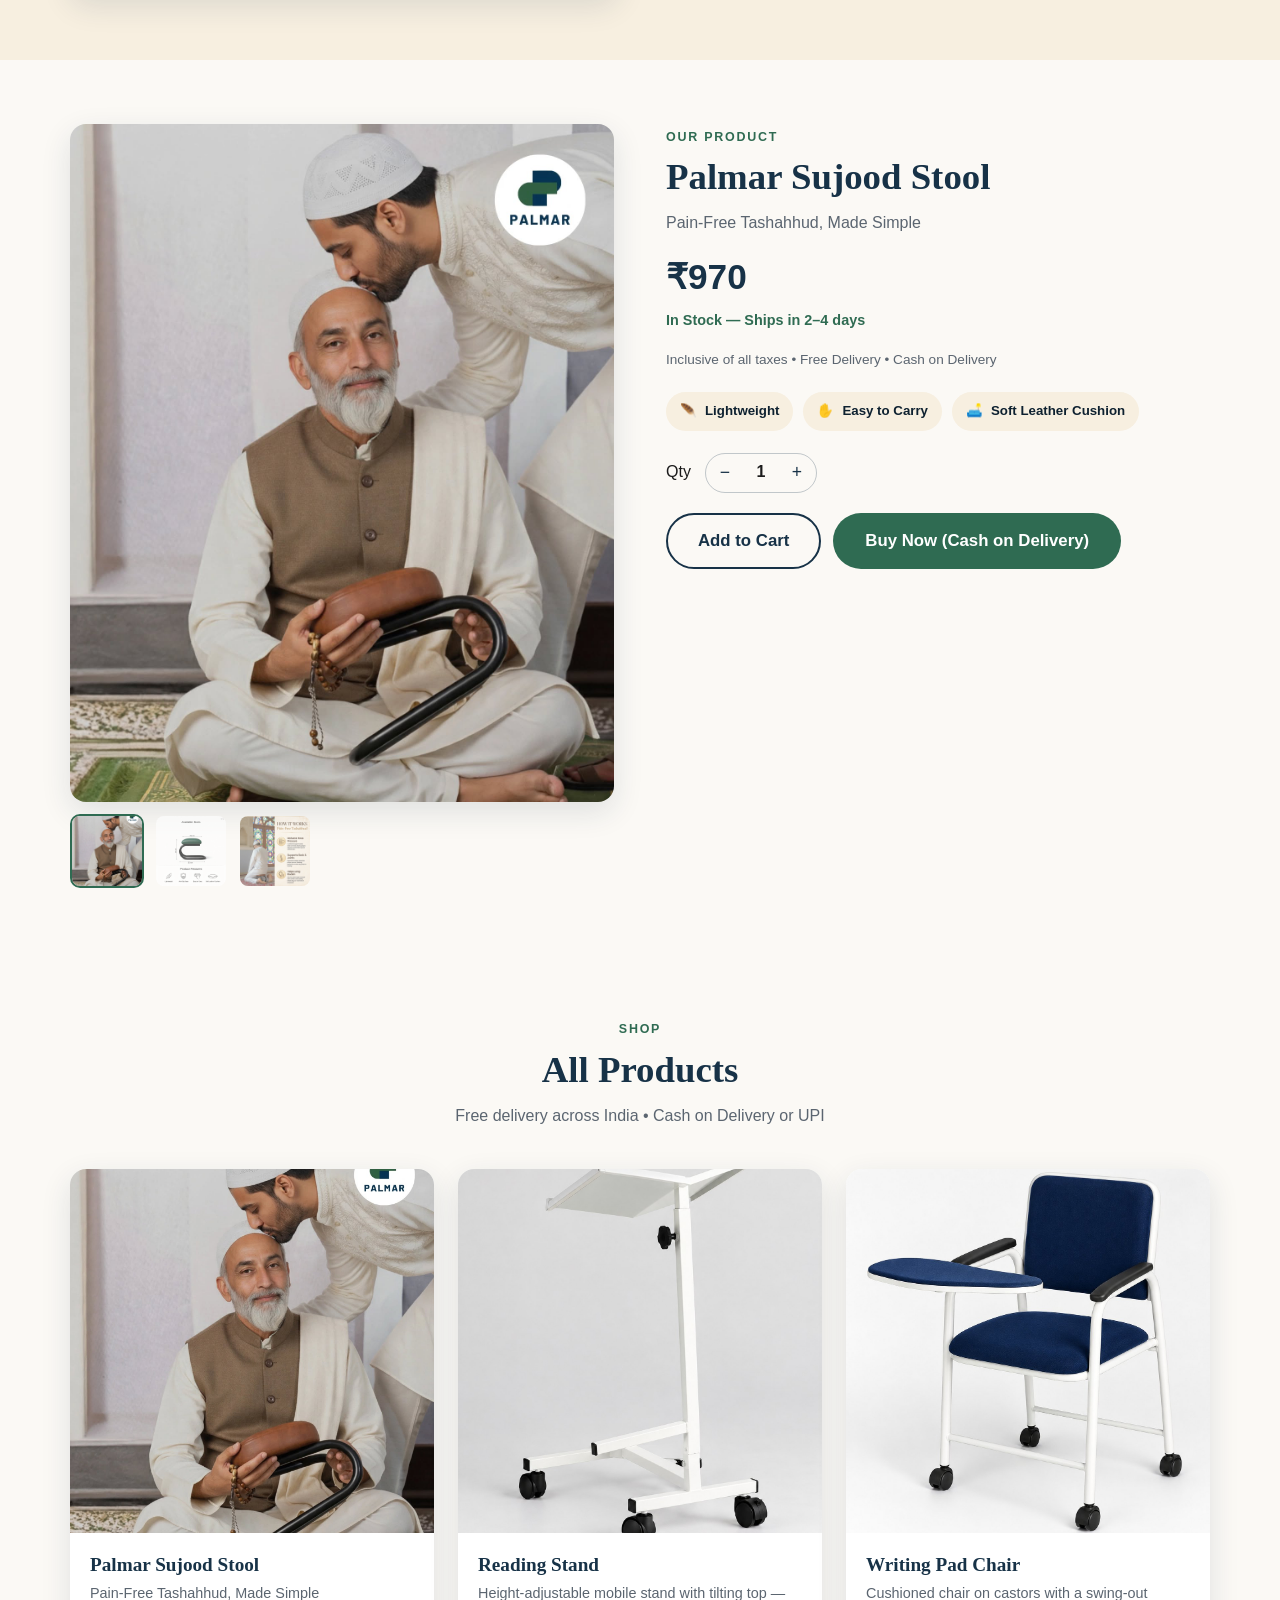
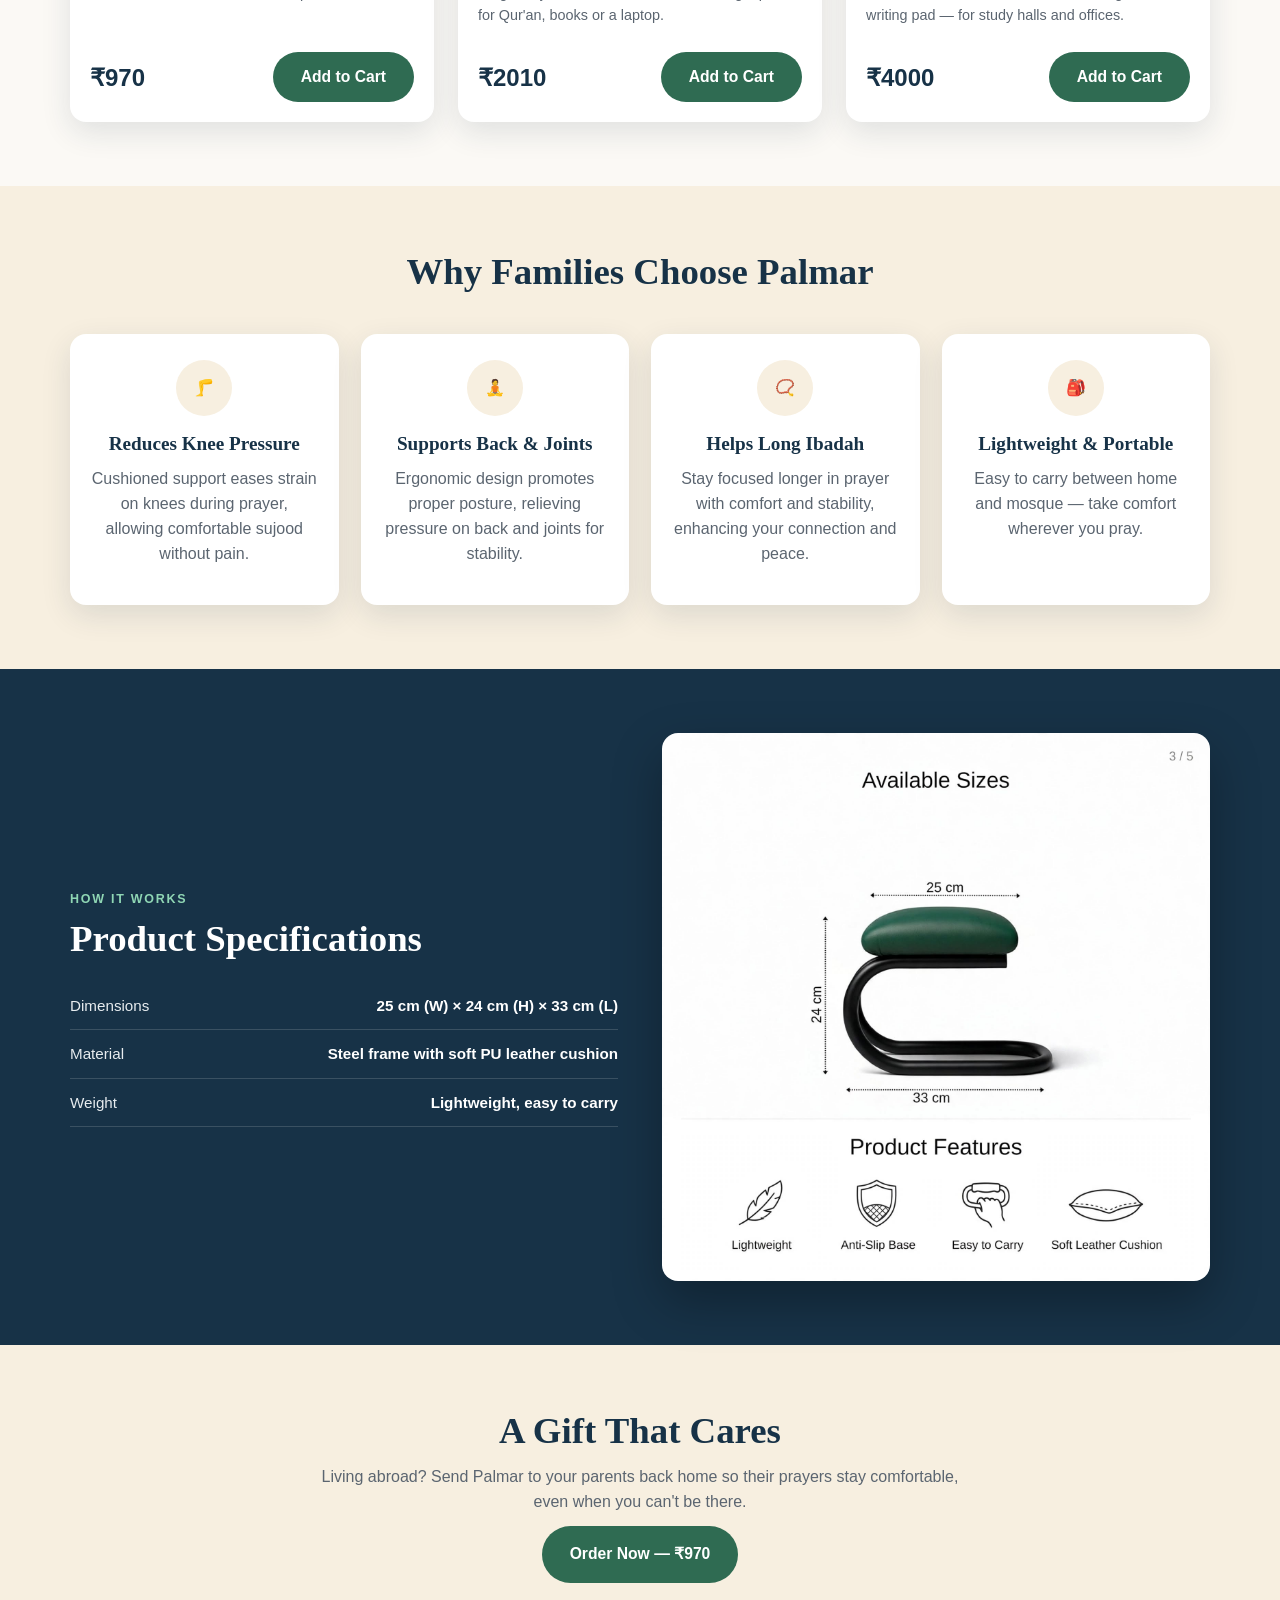
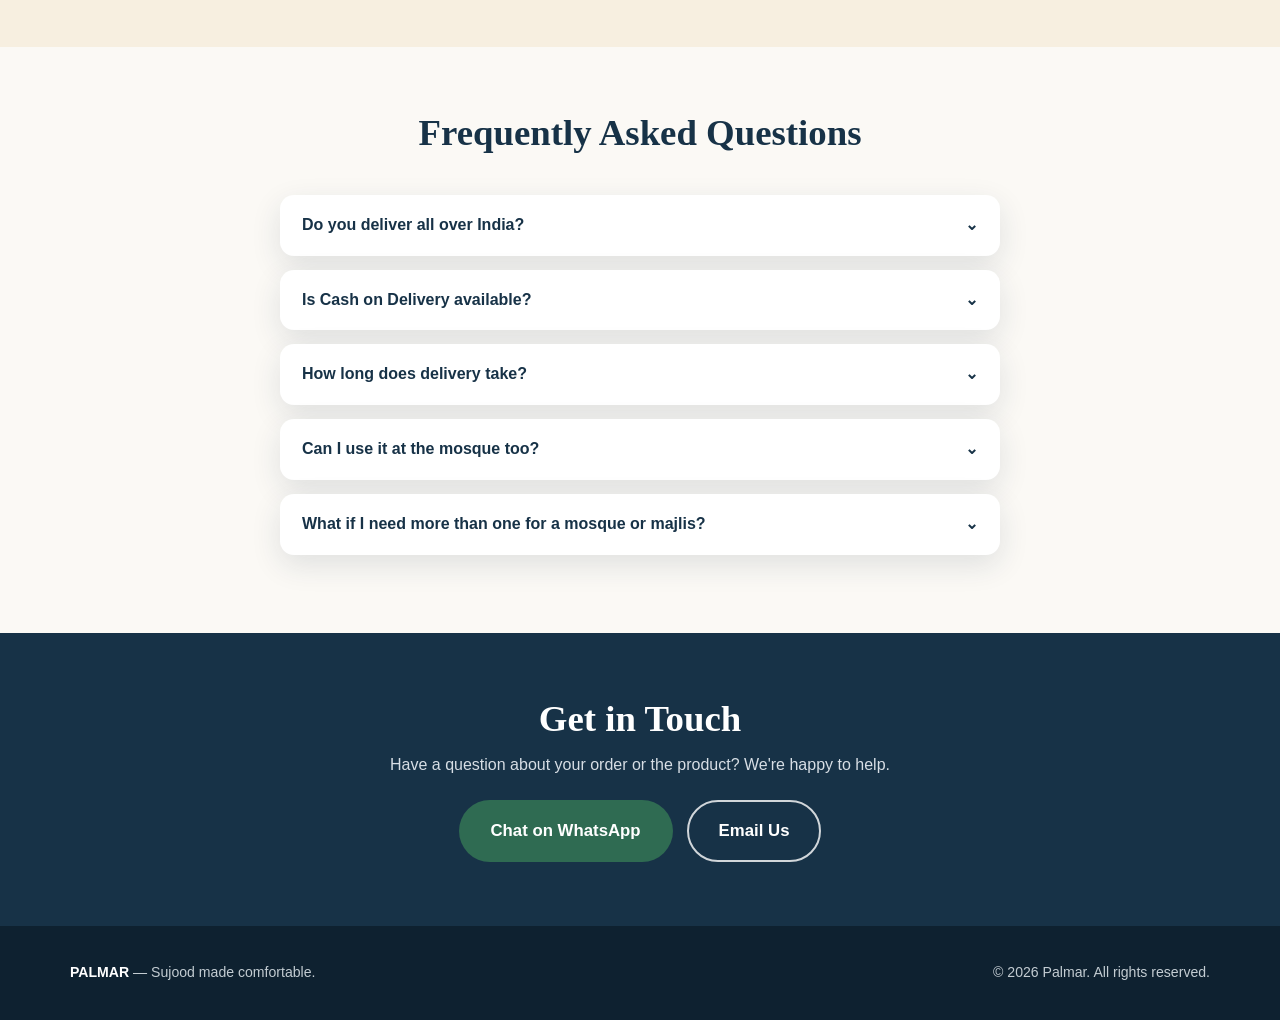
==== commit c3b4fd81: "Add shop with 3 products, UPI/QR payment and admin page - Remove the scroll animation and the anti-s" ====
--- a/index.html
+++ b/index.html
@@ -22,6 +22,7 @@
     <nav class="main-nav" id="mainNav">
       <a href="#top" data-i18n="nav.home">Home</a>
       <a href="#product" data-i18n="nav.product">Product</a>
+      <a href="#shop" data-i18n="nav.shop">Shop</a>
       <a href="#how" data-i18n="nav.how">How It Works</a>
       <a href="#faq" data-i18n="nav.faq">FAQ</a>
       <a href="#contact" data-i18n="nav.contact">Contact</a>
@@ -61,76 +62,6 @@
   </div>
 </section>
 
-<section id="motion">
-  <div class="motion-sticky">
-    <div class="container motion-inner">
-      <div class="motion-text">
-        <span class="eyebrow" style="color:#8fd6b4;" data-i18n="motion.eyebrow">The Prayer, Step by Step</span>
-        <h2 data-i18n="motion.title">Every posture, without the pain</h2>
-        <div class="motion-captions">
-          <div class="motion-caption">
-            <h3 data-i18n="motion.s1_title">Standing in prayer</h3>
-            <p data-i18n="motion.s1_text">Qiyam — where every rak'ah begins.</p>
-          </div>
-          <div class="motion-caption">
-            <h3 data-i18n="motion.s2_title">Bowing down</h3>
-            <p data-i18n="motion.s2_text">Ruku — the knees start to take the strain.</p>
-          </div>
-          <div class="motion-caption">
-            <h3 data-i18n="motion.s3_title">In sujood</h3>
-            <p data-i18n="motion.s3_text">The hardest part for aching knees and backs.</p>
-          </div>
-          <div class="motion-caption">
-            <h3 data-i18n="motion.s4_title">Rising up</h3>
-            <p data-i18n="motion.s4_text">Getting back up is where most people struggle.</p>
-          </div>
-          <div class="motion-caption">
-            <h3 data-i18n="motion.s5_title">Resting on Palmar</h3>
-            <p data-i18n="motion.s5_text">Tashahhud in comfort — the stool takes the weight, not your knees.</p>
-          </div>
-        </div>
-        <div class="motion-dots">
-          <span class="motion-dot active"></span><span class="motion-dot"></span><span class="motion-dot"></span><span class="motion-dot"></span><span class="motion-dot"></span>
-        </div>
-        <div class="scroll-hint" data-i18n="motion.hint">Scroll to see how it works</div>
-      </div>
-
-      <div class="motion-stage">
-        <svg viewBox="255 45 500 425" xmlns="http://www.w3.org/2000/svg" role="img" aria-label="Animated figure moving through prayer postures and sitting on the Palmar stool">
-          <!-- comfort halo when seated (sits behind everything) -->
-          <circle id="mComfort" cx="398" cy="372" r="86" fill="none" stroke="#8fd6b4" stroke-width="2" opacity="0"/>
-
-          <!-- prayer mat -->
-          <rect x="265" y="432" width="440" height="16" rx="8" fill="#2f6b52" opacity=".55"/>
-          <rect x="265" y="446" width="440" height="6" rx="3" fill="#d8b978" opacity=".35"/>
-
-          <!-- knee strain indicator -->
-          <circle id="mPain" cx="0" cy="0" r="17" fill="#e0644f" opacity="0"/>
-
-          <!-- figure -->
-          <g stroke="#f7efe0" stroke-linecap="round" fill="none">
-            <line id="mShin"    stroke-width="20"/>
-            <line id="mFoot"    stroke-width="14"/>
-            <line id="mThigh"   stroke-width="22"/>
-            <line id="mTorso"   stroke-width="30"/>
-            <line id="mUpArm"   stroke-width="16"/>
-            <line id="mForeArm" stroke-width="14"/>
-          </g>
-          <circle id="mHead" cx="400" cy="90" r="27" fill="#f7efe0"/>
-          <circle id="mCap"  cx="400" cy="70" r="19" fill="#ffffff" opacity=".95"/>
-
-          <!-- Palmar stool: drawn last so its near side reads in front of the figure -->
-          <g id="mStool" opacity=".25" transform="translate(-185 0)">
-            <rect x="360" y="350" width="72" height="18" rx="9" fill="#2f6b52"/>
-            <path d="M426 375 H 382 C 352 375 352 405 382 405" fill="none" stroke="#0e1c26" stroke-width="9" stroke-linecap="round"/>
-            <path d="M382 405 H 426 C 456 405 456 430 426 430 H 374" fill="none" stroke="#0e1c26" stroke-width="9" stroke-linecap="round"/>
-          </g>
-        </svg>
-      </div>
-    </div>
-  </div>
-</section>
-
 <section class="problem">
   <div class="container problem-inner">
     <div>
@@ -168,7 +99,6 @@
 
       <div class="badge-row">
         <span class="mini-badge">🪶 <span data-i18n="badges.lightweight">Lightweight</span></span>
-        <span class="mini-badge">🛡️ <span data-i18n="badges.antislip">Anti-Slip Base</span></span>
         <span class="mini-badge">✋ <span data-i18n="badges.carry">Easy to Carry</span></span>
         <span class="mini-badge">🛋️ <span data-i18n="badges.cushion">Soft Leather Cushion</span></span>
       </div>
@@ -190,6 +120,17 @@
   </div>
 </section>
 
+<section id="shop">
+  <div class="container">
+    <div class="section-head">
+      <span class="eyebrow" data-i18n="shop.eyebrow">Shop</span>
+      <h2 data-i18n="shop.title">All Products</h2>
+      <p data-i18n="shop.subtitle">Free delivery across India • Cash on Delivery or UPI</p>
+    </div>
+    <div class="shop-grid" id="shopGrid"></div>
+  </div>
+</section>
+
 <section style="background:var(--beige);">
   <div class="container">
     <div class="section-head">
@@ -229,7 +170,6 @@
         <li><span data-i18n="specs.dimensions">Dimensions</span> <b data-i18n="specs.dimensions_val">25 cm × 24 cm × 33 cm</b></li>
         <li><span data-i18n="specs.material">Material</span> <b data-i18n="specs.material_val">Steel frame with soft PU leather cushion</b></li>
         <li><span data-i18n="specs.weight">Weight</span> <b data-i18n="specs.weight_val">Lightweight, easy to carry</b></li>
-        <li><span data-i18n="specs.base">Base</span> <b data-i18n="specs.base_val">Anti-slip base for stability</b></li>
       </ul>
     </div>
     <div>
@@ -330,7 +270,6 @@
 <script src="js/products.js"></script>
 <script src="js/main.js"></script>
 <script src="js/chatbot.js"></script>
-<script src="js/motion.js"></script>
 <script>document.getElementById("year").textContent = new Date().getFullYear();</script>
 </body>
 </html>
--- a/css/style.css
+++ b/css/style.css
@@ -92,31 +92,6 @@
 .hero-fact{display:flex;align-items:center;gap:8px;font-size:.9rem;color:#e7ecef;font-weight:600;}
 .hero-media{position:relative;border-radius:20px;overflow:hidden;box-shadow:0 20px 50px rgba(0,0,0,.35);}
 .hero-media video, .hero-media img{width:100%;height:100%;object-fit:cover;display:block;}
-
-/* Scroll motion section */
-#motion{
-  background:linear-gradient(180deg,var(--navy-dark) 0%,var(--navy) 55%,var(--navy-dark) 100%);
-  height:460vh;padding:0;position:relative;
-}
-.motion-sticky{position:sticky;top:0;height:100vh;display:flex;align-items:center;overflow:hidden;}
-.motion-inner{display:grid;grid-template-columns:.95fr 1.05fr;gap:40px;align-items:center;width:100%;}
-.motion-text h2{color:#fff;margin-bottom:26px;}
-.motion-captions{position:relative;min-height:130px;}
-.motion-caption{
-  position:absolute;inset:0;transition:opacity .25s ease, transform .25s ease;
-}
-.motion-caption h3{color:#8fd6b4;font-size:1.35rem;margin-bottom:6px;}
-.motion-caption p{color:#dbe3e8;font-size:1.02rem;max-width:420px;}
-.motion-dots{display:flex;gap:10px;margin-top:8px;}
-.motion-dot{width:9px;height:9px;border-radius:50%;background:rgba(255,255,255,.25);transition:.2s ease;}
-.motion-dot.active{background:#8fd6b4;transform:scale(1.35);}
-.scroll-hint{margin-top:26px;font-size:.82rem;letter-spacing:.12em;text-transform:uppercase;color:#9fb0bd;}
-.motion-stage svg{width:100%;height:auto;max-height:80vh;}
-#motion.reduced{height:auto;padding:64px 0;}
-#motion.reduced .motion-sticky{position:static;height:auto;}
-#motion.reduced .motion-captions{min-height:0;}
-#motion.reduced .motion-caption{position:static;opacity:1 !important;transform:none !important;}
-#motion.reduced .motion-caption:not(:last-child){display:none;}
 
 /* Problem */
 .problem{background:var(--beige);}
@@ -144,6 +119,48 @@
   font-size:.83rem;font-weight:700;color:var(--navy-dark);
 }
 
+/* Shop grid */
+.shop-grid{display:grid;grid-template-columns:repeat(3,1fr);gap:24px;}
+.shop-card{background:#fff;border-radius:var(--radius);box-shadow:var(--shadow);overflow:hidden;display:flex;flex-direction:column;}
+.shop-card-img{background:#f3f1ec;aspect-ratio:1/1;overflow:hidden;}
+.shop-card-img img{width:100%;height:100%;object-fit:cover;}
+.shop-card-body{padding:20px;display:flex;flex-direction:column;flex:1;}
+.shop-card-body h3{margin-bottom:6px;}
+.shop-card-body p{font-size:.9rem;flex:1;}
+.shop-card-foot{display:flex;align-items:center;justify-content:space-between;gap:12px;margin-top:14px;flex-wrap:wrap;}
+.shop-price{font-size:1.5rem;font-weight:800;color:var(--navy);}
+
+/* Payment options */
+.pay-options{display:flex;flex-direction:column;gap:10px;}
+.pay-options label.pay-option{
+  display:flex;align-items:flex-start;flex-wrap:nowrap;gap:12px;padding:14px 16px;
+  border:2px solid rgba(23,50,71,.18);border-radius:12px;cursor:pointer;background:#fff;
+  position:relative;transition:.15s ease;margin:0;font-weight:400;
+}
+.pay-options label.pay-option.selected{border-color:var(--green);background:#f4faf7;}
+.pay-option input[type="radio"]{
+  margin:3px 0 0;flex:none;width:18px;height:18px;min-width:18px;padding:0;
+  accent-color:var(--green);border-radius:50%;
+}
+.pay-option-body{display:flex;flex-direction:column;flex:1;padding-right:70px;}
+.pay-option-body b{color:var(--navy);font-size:.95rem;}
+.pay-option-body small{color:var(--muted);font-size:.83rem;}
+.pay-badge{
+  position:absolute;top:12px;right:14px;background:var(--green);color:#fff;font-size:.7rem;
+  font-weight:800;padding:4px 10px;border-radius:999px;
+}
+.upi-panel{
+  border:1px dashed rgba(47,107,82,.5);border-radius:14px;padding:20px;margin-bottom:18px;
+  background:#f4faf7;text-align:center;
+}
+.upi-panel h4{margin:0 0 12px;color:var(--navy);}
+.upi-qr{width:220px;max-width:70%;margin:0 auto 14px;border-radius:12px;background:#fff;}
+.upi-meta{font-size:.9rem;color:var(--navy);margin-bottom:14px;line-height:1.7;}
+.order-pending{
+  margin-top:18px;padding:22px;border-radius:14px;background:#eaf5ef;border:1px solid rgba(47,107,82,.35);
+}
+.order-pending h3{color:var(--green-dark);}
+
 /* Features */
 .features-grid{display:grid;grid-template-columns:repeat(4,1fr);gap:22px;}
 .feature-card{background:#fff;border-radius:var(--radius);padding:26px 20px;box-shadow:var(--shadow);text-align:center;}
@@ -256,15 +273,7 @@
 
 @media (max-width:900px){
   .hero-grid,.problem-inner,.how-inner,.product-grid,.checkout-wrap{grid-template-columns:1fr;}
-  #motion{height:380vh;}
-  .motion-inner{grid-template-columns:1fr;gap:18px;text-align:center;}
-  .motion-stage{order:-1;}
-  .motion-stage svg{max-height:40vh;}
-  .motion-text h2{font-size:1.7rem;margin-bottom:14px;}
-  .motion-captions{min-height:150px;}
-  .motion-caption p{margin:0 auto;}
-  .motion-dots{justify-content:center;}
-  .scroll-hint{margin-top:14px;}
+  .shop-grid{grid-template-columns:repeat(2,1fr);gap:16px;}
   .hero-grid{padding:40px 0;}
   .features-grid{grid-template-columns:repeat(2,1fr);}
   nav.main-nav{position:fixed;top:64px;left:0;right:0;background:#fff;flex-direction:column;
@@ -275,6 +284,7 @@
 }
 @media (max-width:520px){
   .features-grid{grid-template-columns:1fr;}
+  .shop-grid{grid-template-columns:1fr;}
   .chat-window{right:12px;bottom:88px;width:calc(100vw - 24px);}
   .chat-fab{right:16px;bottom:16px;}
 }
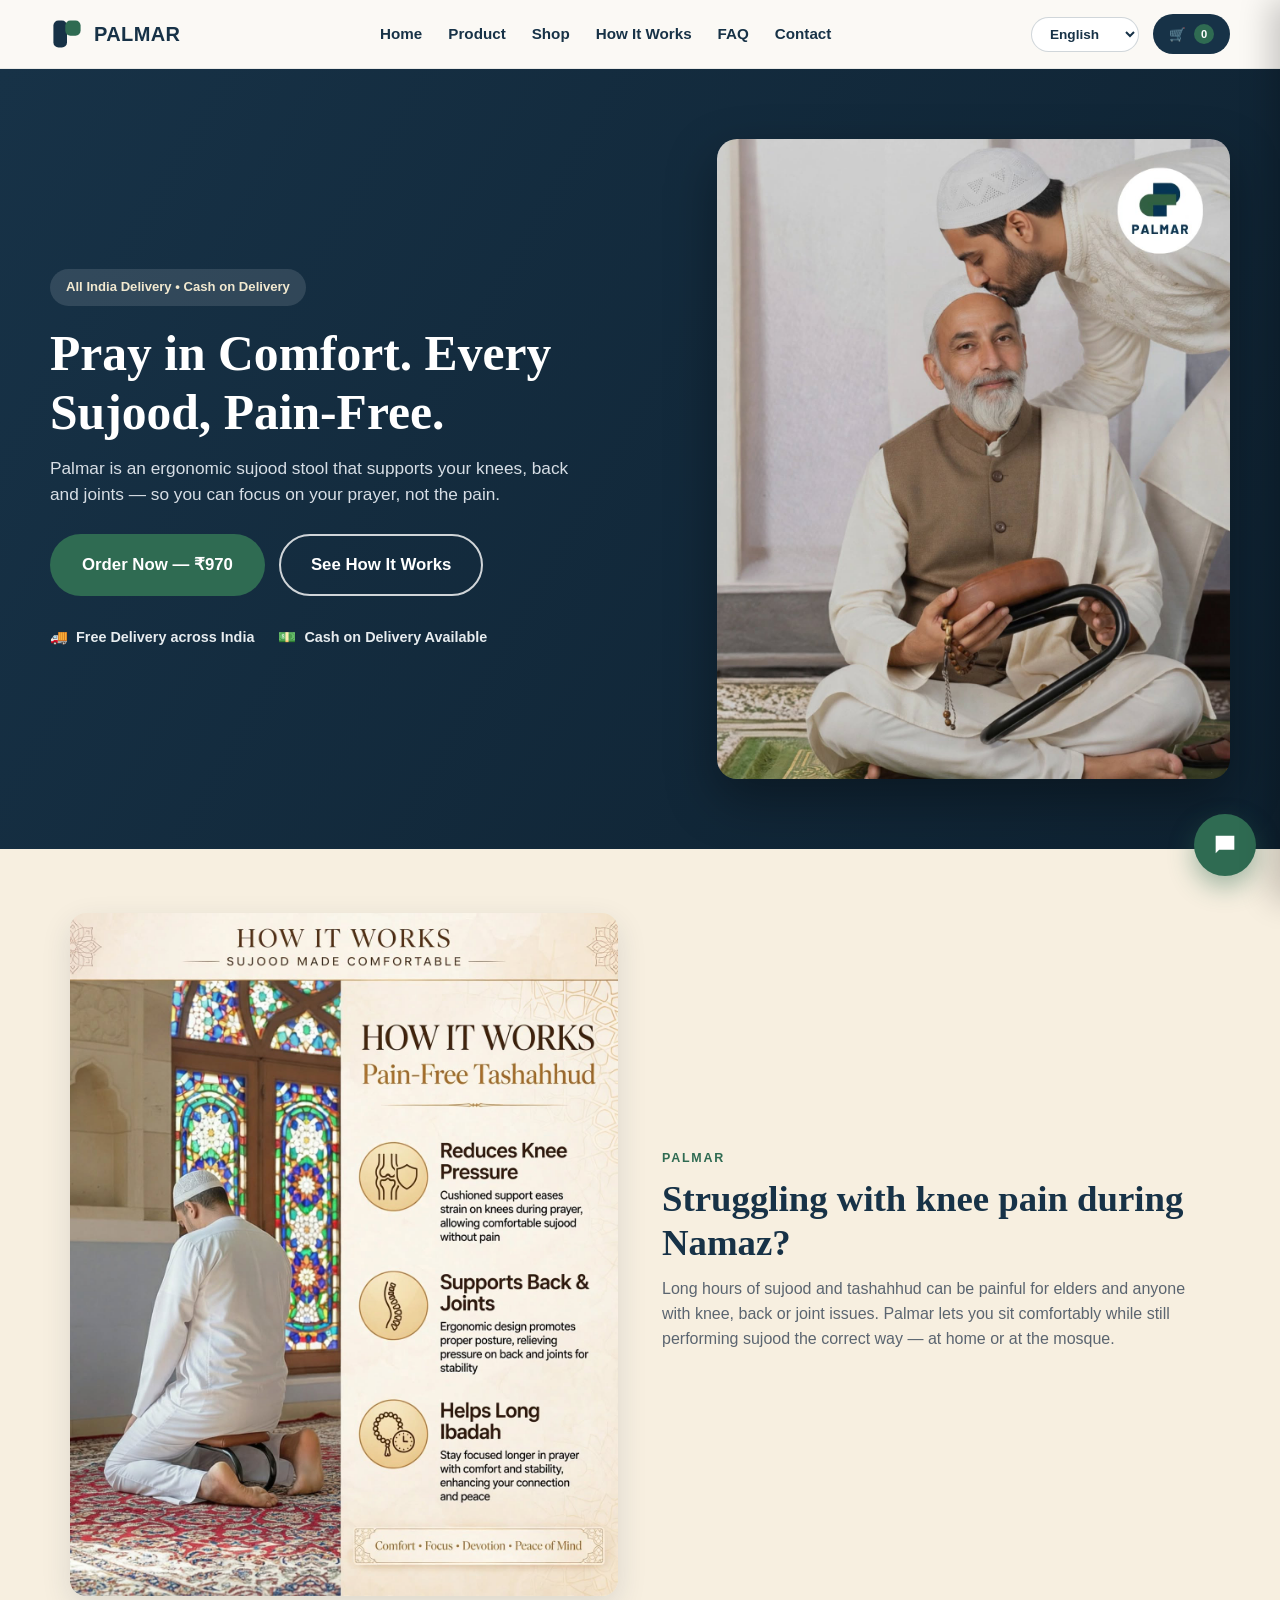
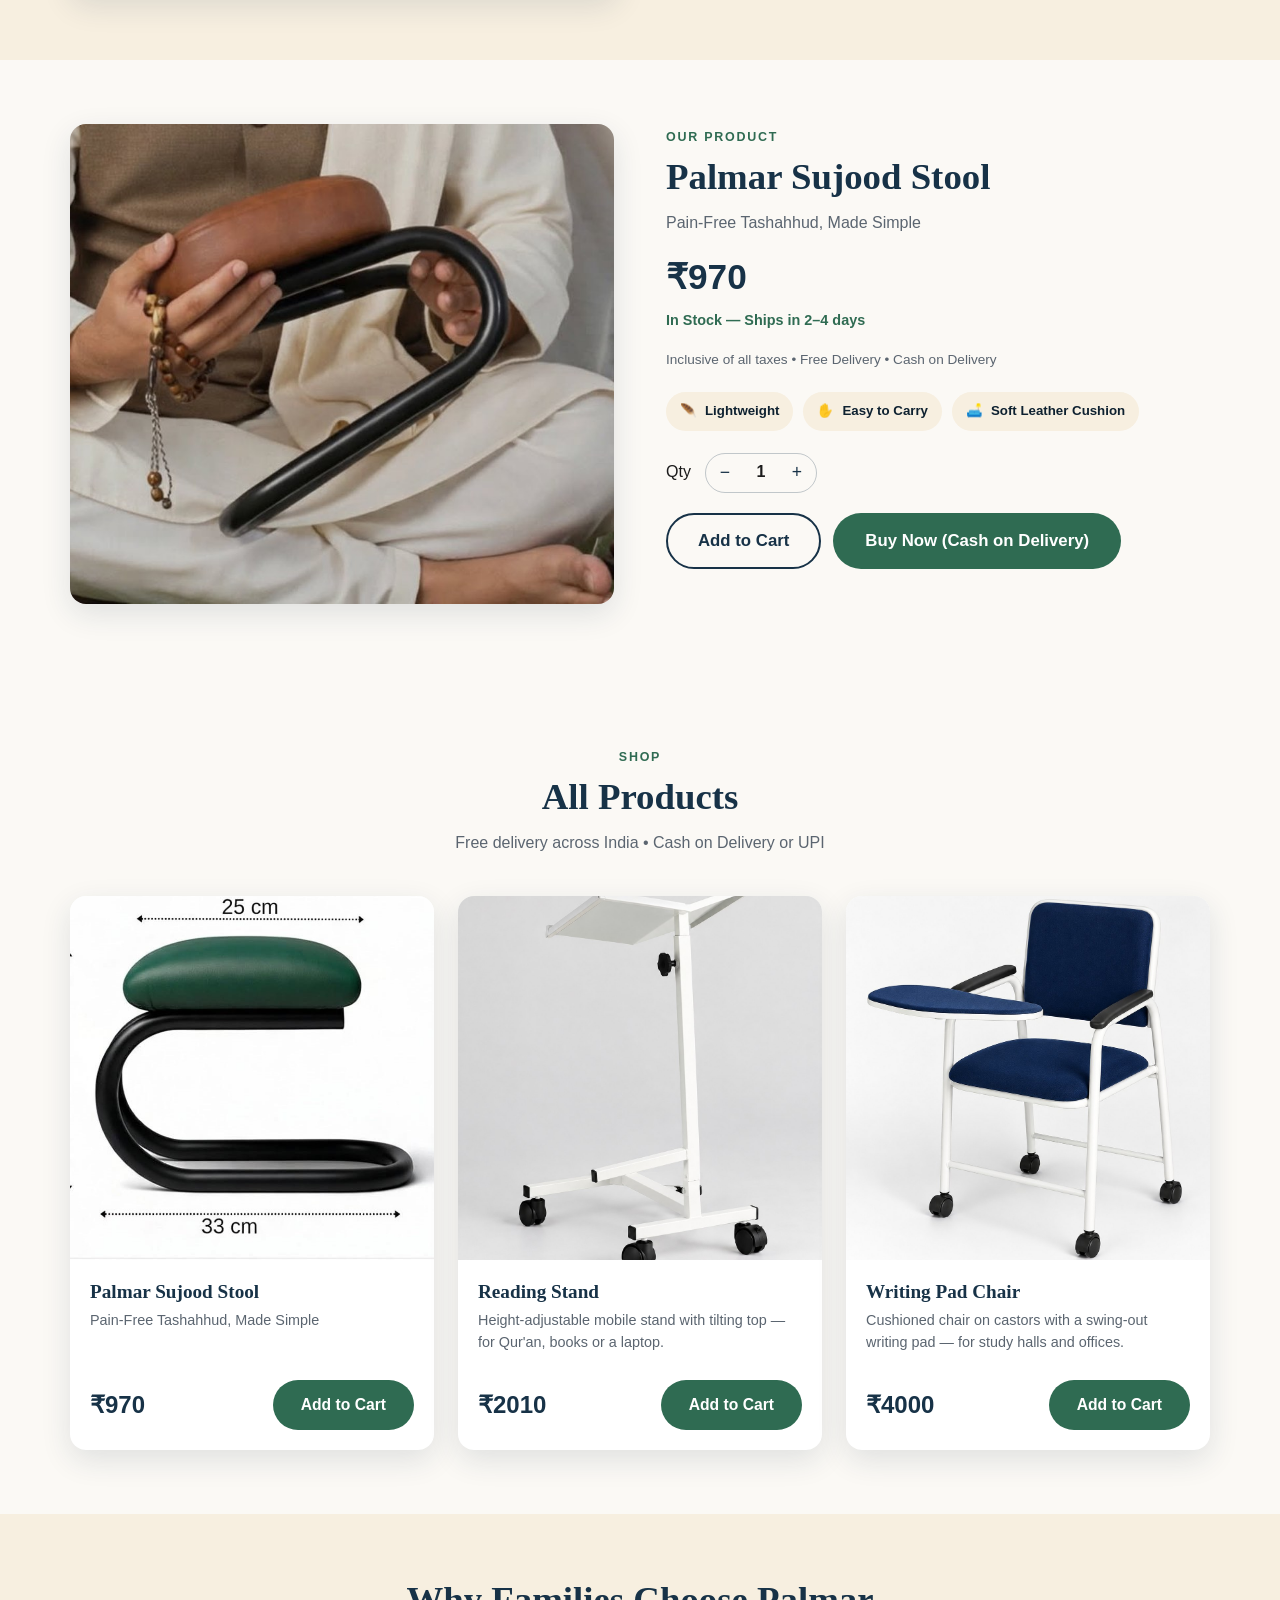
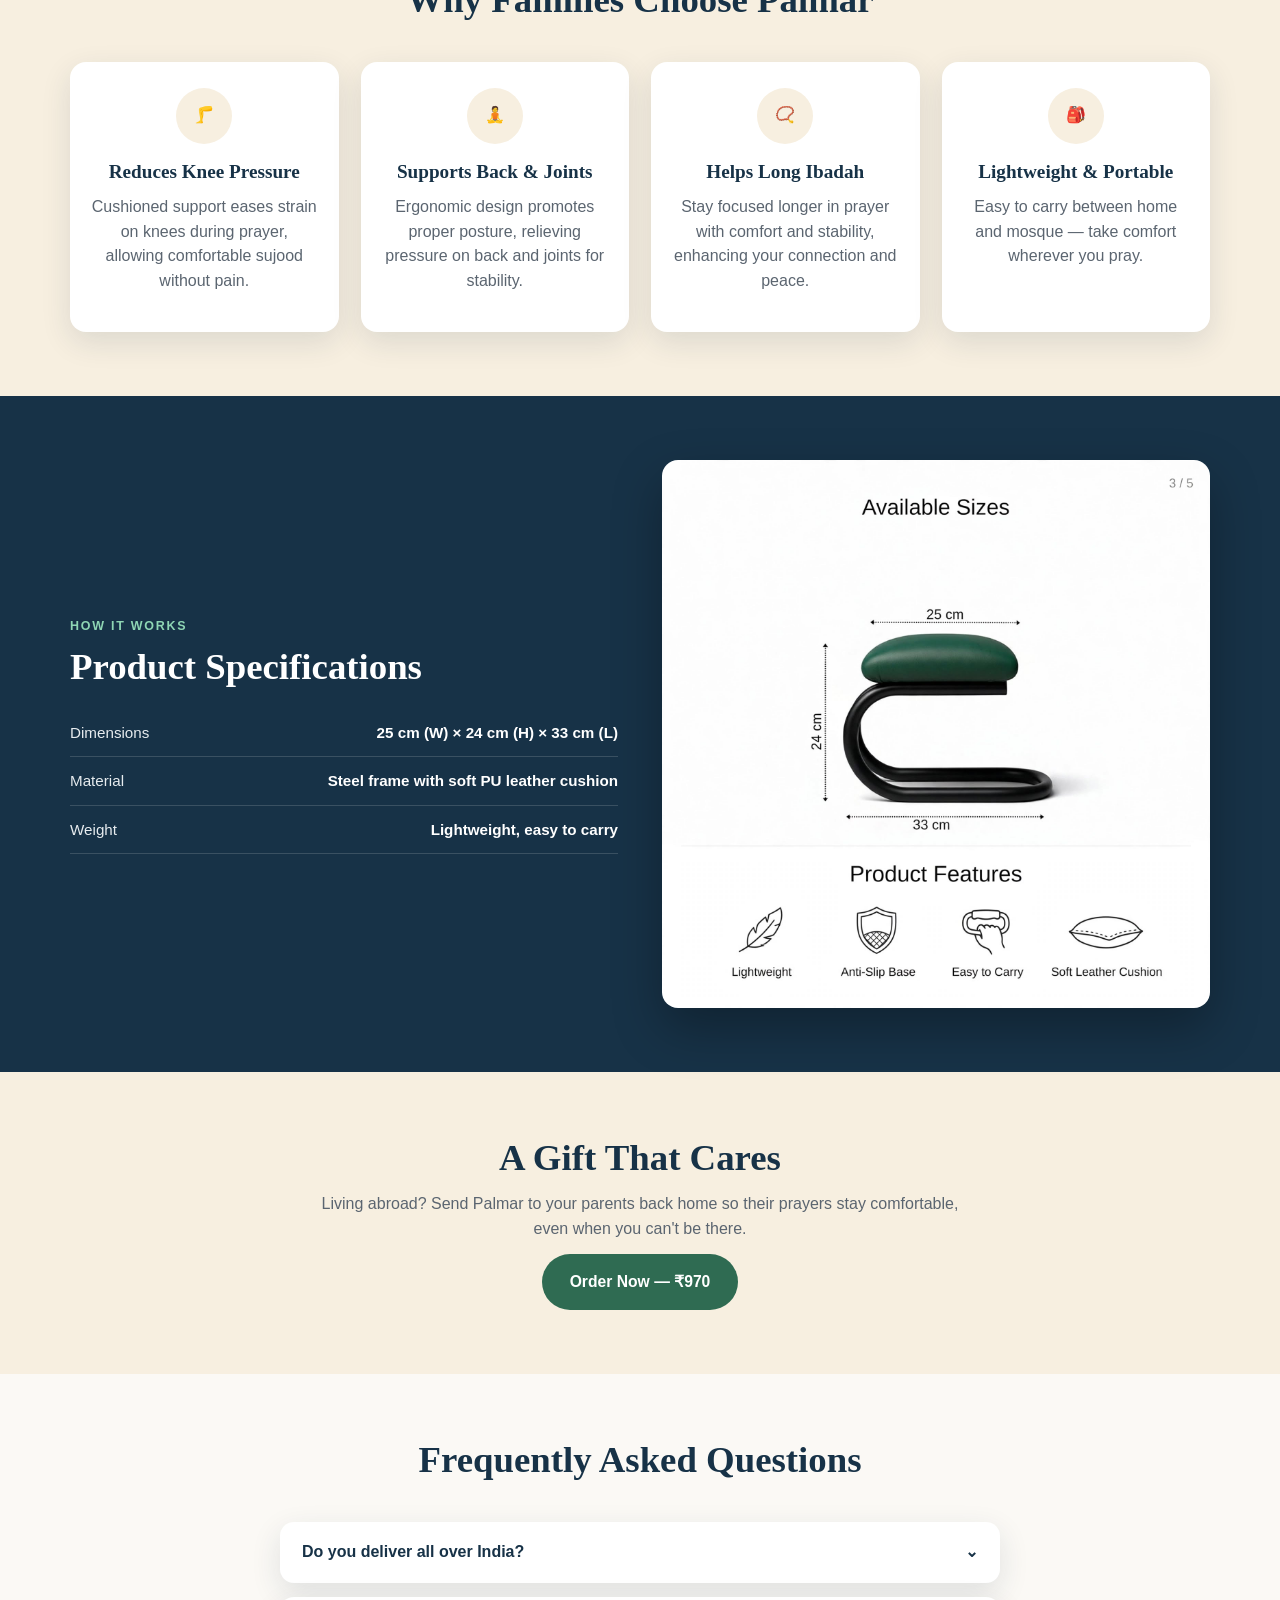
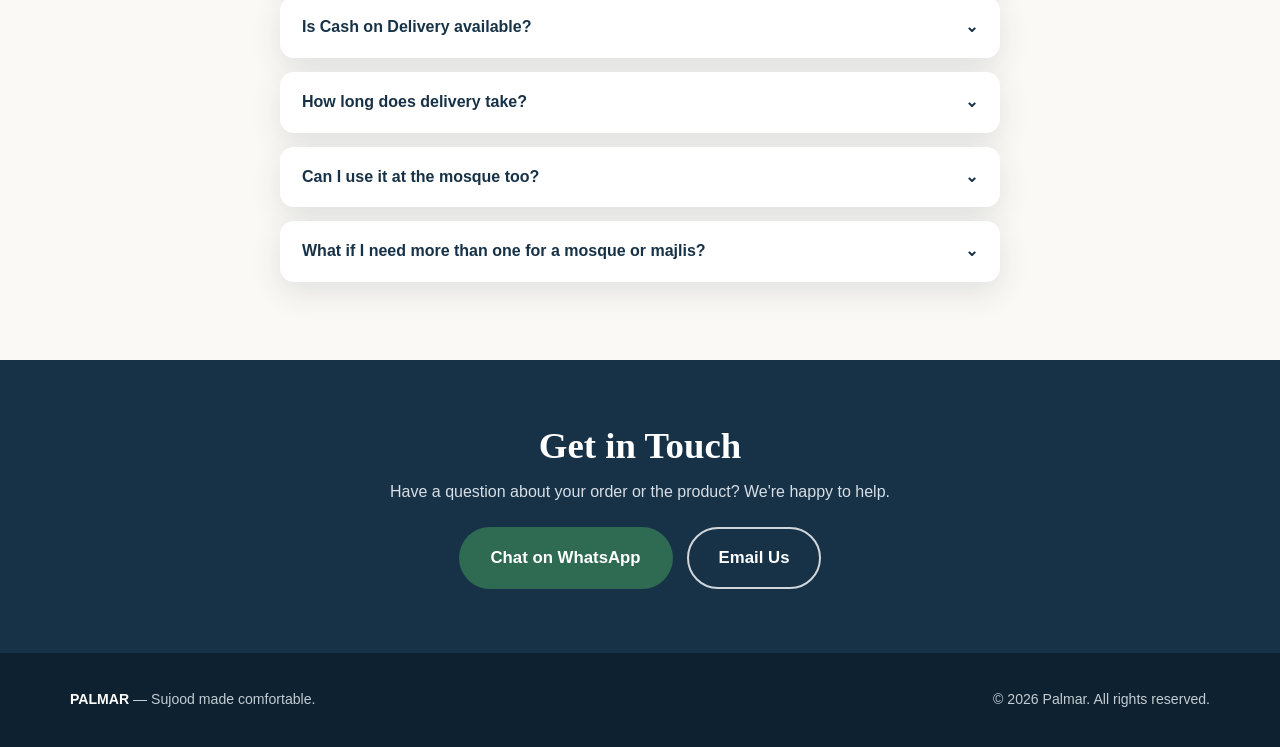
==== commit 1325be4d: "Order sheet fields, pincode auto-fill, and unique photo per section - Checkout now collects DATE, Na" ====
--- a/index.html
+++ b/index.html
@@ -79,12 +79,7 @@
   <div class="container product-grid">
     <div>
       <div class="gallery-main">
-        <img id="galleryMain" src="assets/hero-lifestyle.jpg" alt="Palmar Sujood Stool">
-      </div>
-      <div class="gallery-thumbs">
-        <img src="assets/hero-lifestyle.jpg" class="active" alt="thumbnail">
-        <img src="assets/sizes-features.jpg" alt="thumbnail">
-        <img src="assets/how-it-works.jpg" alt="thumbnail">
+        <img id="galleryMain" src="assets/stool-closeup.jpg" alt="Close-up of the Palmar Sujood Stool">
       </div>
     </div>
     <div>
--- a/css/style.css
+++ b/css/style.css
@@ -130,6 +130,12 @@
 .shop-card-foot{display:flex;align-items:center;justify-content:space-between;gap:12px;margin-top:14px;flex-wrap:wrap;}
 .shop-price{font-size:1.5rem;font-weight:800;color:var(--navy);}
 
+/* Pincode lookup status */
+.pin-status{font-size:.83rem;font-weight:600;margin-top:6px;min-height:18px;}
+.pin-status.checking{color:var(--muted);}
+.pin-status.ok{color:var(--green);}
+.pin-status.bad{color:#b5433a;}
+
 /* Payment options */
 .pay-options{display:flex;flex-direction:column;gap:10px;}
 .pay-options label.pay-option{
